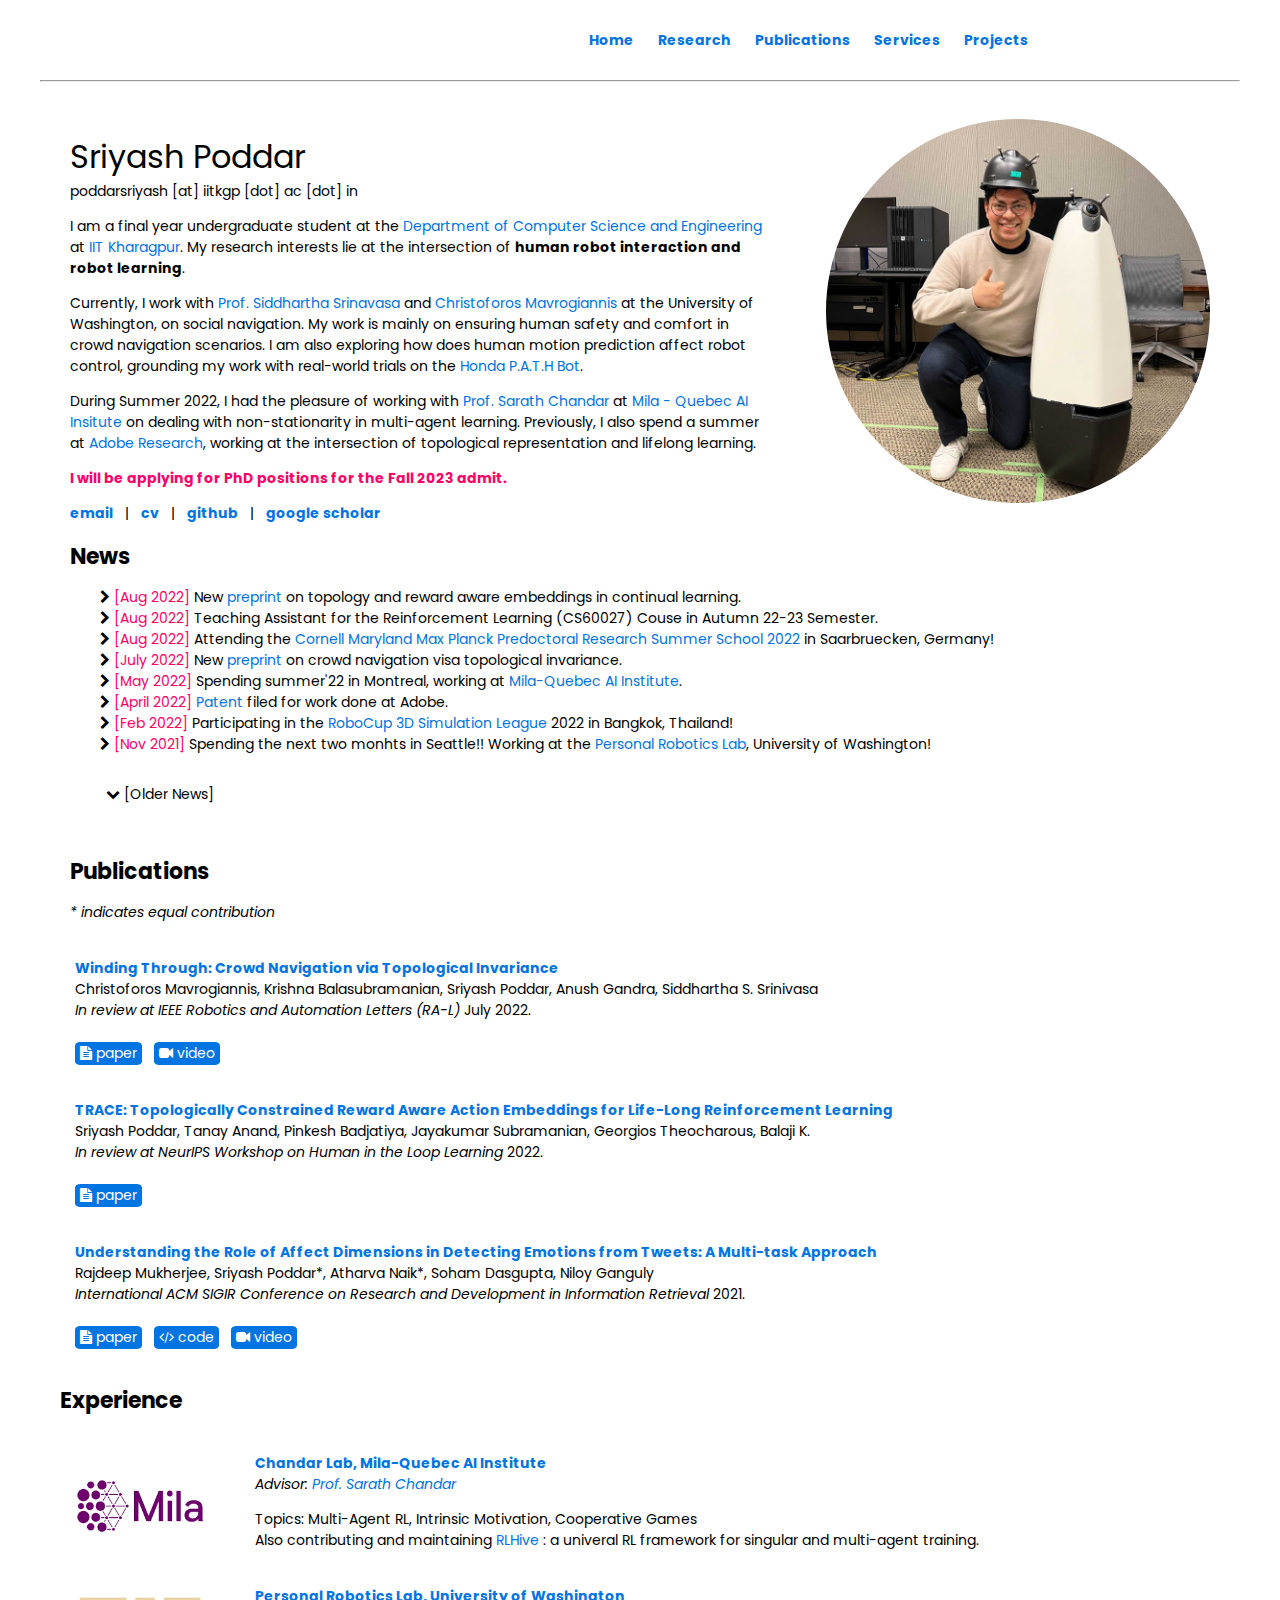
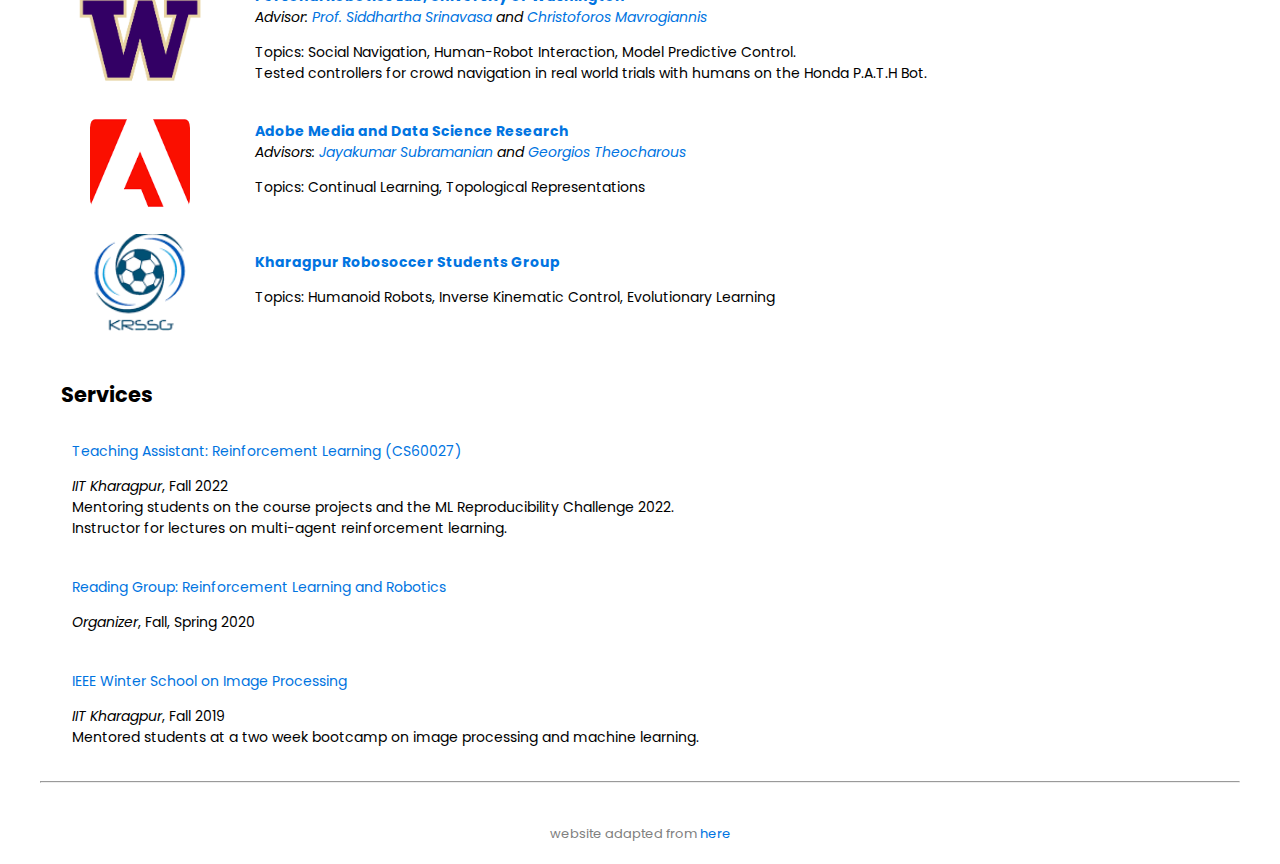
==== index.html @ 6636e3d7 "docs added" ====
<!DOCTYPE HTML>
<html lang="en"><head><meta http-equiv="Content-Type" content="text/html; charset=UTF-8">
  <title>Sriyash Poddar</title>
  
  <meta name="author" content="Sriyash Poddar">
  <meta name="viewport" content="width=device-width, initial-scale=1">
  
  <link rel="preconnect" href="https://fonts.gstatic.com">
  <link href="https://fonts.googleapis.com/css2?family=Poppins:wght@200;400;600&display=swap" rel="stylesheet">
  <link href="https://fonts.googleapis.com/css2?family=Poppins:ital,wght@1,100;1,200;1,300;1,400;1,500;1,600;1,700&display=swap" rel="stylesheet">
  <!-- <link href="https://fonts.googleapis.com/css2?family=Libre+Baskerville:ital,wght@0,400;0,700;1,400&family=Poppins:wght@200;400;600&display=swap" rel="stylesheet"> -->
  <!-- <link href="https://fonts.googleapis.com/css2?family=Lato:ital,wght@0,300;0,400;0,700;1,300;1,400;1,700&display=swap" rel="stylesheet"> -->
  <!-- <link href="https://fonts.googleapis.com/css2?family=Source+Serif+Pro:ital,wght@0,400;0,600;0,700;1,400;1,600;1,700&display=swap" rel="stylesheet"> -->

  <link rel="stylesheet" href="https://cdnjs.cloudflare.com/ajax/libs/font-awesome/4.7.0/css/font-awesome.min.css">

  <!-- <link href="https://fonts.googleapis.com/css2?family=Oxygen:wght@300;400;700&display=swap" rel="stylesheet"> -->
  <!-- <link href="https://fonts.googleapis.com/css2?family=Noto+Sans:wght@400;700&display=swap" rel="stylesheet"> -->
  <!-- <link href="https://fonts.googleapis.com/css2?family=Noto+Sans+SC:wght@300;700&display=swap" rel="stylesheet"> -->

  <link rel="stylesheet" type="text/css" href="stylesheet.css">
  <link rel="icon" href="images/favicon.ico">
</head>

<div class="header" style="width:100%;max-width:800px;border:0px;border-spacing:0px;border-collapse:separate;margin-right:auto;margin-left:auto;">
  <div class="header-right">
    <a href="index.html"><b>Home</b></a>
    <a href="#research"><b>Research</b></a>
    <a href="#publications"><b>Publications</b></a>
    <a href="#services"><b>Services</b></a>
    <a href="projects.html"><b>Projects</b></a>
    <!-- <a href="bio.html"><b>Bio</b></a> -->
  </div>
</div>

<!------------------------------------- Introduction --------------------------------------->
<body>
  <table style="width:100%;max-width:1200px;border:1px;border-spacing:0px;border-collapse:separate;margin-right:auto;margin-left:auto;"><tbody>
    <tr style="padding:0px">
      <td style="padding:0px">
        <table style="width:100%;border:0px;border-spacing:0px;border-collapse:separate;margin-right:auto;margin-left:auto;"><tbody>
          <hr>
          <tr style="padding:0px">
            <td style="padding-left:2.5%;padding-right:2.5%;padding-top:2.5%;width:63%;vertical-align:middle">
              <p style="text-align:left">
                <name>Sriyash Poddar</name>
                <br>
                poddarsriyash [at] iitkgp [dot] ac [dot] in
              </p>


              <p>
                I am a final year undergraduate student at the <a href="https://cse.iitkgp.ac.in/">Department of Computer Science and Engineering</a> at <a href="https://iitkgp.ac.in">IIT Kharagpur</a>.
                My research interests lie at the intersection of <b>human robot interaction and robot learning</b>.
              </p>
              
        
              <p>
                Currently, I work with <a href="https://goodrobot.ai/">Prof. Siddhartha Srinavasa</a> and <a href="https://chrismavrogiannis.com/">Christoforos Mavrogiannis</a> at the University of Washington, on social navigation. My work is mainly on ensuring human safety and comfort in crowd navigation scenarios. I am also exploring how does human motion prediction affect robot control, grounding my work with real-world trials on the <a href="https://global.honda/innovation/CES/2019/path_bot.html">Honda P.A.T.H Bot</a>.
                <!-- /*using model predictive control and human motion prediction*/ -->
              </p>

              <p>
                During Summer 2022, I had the pleasure of working with <a href="http://sarathchandar.in/"> Prof. Sarath Chandar</a> at <a href="https://mila.quebec/en/">Mila - Quebec AI Insitute</a> on dealing with non-stationarity in multi-agent learning.
                Previously, I also spend a summer at <a href="">Adobe Research</a>, working at the intersection of topological representation and lifelong learning.
              </p>

              <p style="display:inline;color:#ff0066;"><b>I will be applying for PhD positions for the Fall 2023 admit.</b></p>


              <p style="text-align:left">
                <a href="mailto:poddarsriyash@gmail.com"><b>email</b></a> &nbsp&nbsp|&nbsp&nbsp
                <a href="docs/sriyash_cv.pdf"><b>cv</b></a> &nbsp&nbsp|&nbsp&nbsp
                <!-- <a href="https://scholar.google.com/citations?user=LUe32ToAAAAJ&hl=en"><b>google scholar</b></a> &nbsp&nbsp|&nbsp&nbsp -->
                <a href="https://github.com/sriyash421"><b>github</b></a> &nbsp&nbsp|&nbsp&nbsp
                <a href="https://scholar.google.com/citations?user=kQVM154AAAAJ&hl=en"><b>google scholar</b></a>
              </p>
            </td>
            <td style="padding:2.5%;width:40%;max-width:40%">
              <a href="images/bww_small.jpg"><img style="width:100%;max-width:100%;border-radius:50%" alt="profile photo" src="images/bww_small.jpg" class="hoverZoomLink"></a>
            </td>
          </tr>
        </tbody>
      </table>
<!------------------------------------- Introduction --------------------------------------->

<!-- 
<table style="width:100%;border:0px;border-spacing:0px;border-collapse:separate;margin-right:auto;margin-left:auto;" id="research">
  <tbody>
    <tr>
      <td style="padding-left:2.5%;padding-bottom:20px;width:100%;vertical-align:middle">
      <heading><b>Research</b></heading>
      <p>
        I am interested in <b>human-robot interaction</b> and <b>robot learning</b> for systems that can be deployed in the real-world ensuring human safety and comfort. To this end, I explore reinforcement learning, model predicbuild and demonstrate such systems, I work on reinforcemenam interested in reinforcement learn work on real-world experiments with human subjects, collect user feedback and incorporate it to improve real-world deployment.
        Further, to complement this, I also work on algorithmic and theoretical improvements to learning algorithms, specifically in multi-agent and lifelong learning systems.
      </p>
    </td>
  </tr>
  </tbody>
</table> -->

<!------------------------------------- Introduction --------------------------------------->

<!------------------------------------- News Feed --------------------------------------->
        <table style="width:100%;border:0px;border-spacing:0px;border-collapse:separate;margin-right:auto;margin-left:auto;">
          <tbody>
            <tr>
            <td style="padding-left:2.5%;padding-bottom:20px;width:100%;vertical-align:middle">
              <heading><b>News</b></heading>
              <p>
                <ul class="fa-ul" id="news">
                  <li><i class="fa fa-chevron-right"></i> <p style="display:inline;color:#ff0066;">[Aug 2022]</p> New <a href="https://drive.google.com/file/d/1HjtfSxH1devJmNbwch-yZGzC_c5evFg9/view?usp=sharing"> preprint </a> on topology and reward aware embeddings in continual learning.  </li>
                  <li><i class="fa fa-chevron-right"></i> <p style="display:inline;color:#ff0066;">[Aug 2022]</p> Teaching Assistant for the Reinforcement Learning (CS60027) Couse in Autumn 22-23 Semester. </li>
                  <li><i class="fa fa-chevron-right"></i> <p style="display:inline;color:#ff0066;">[Aug 2022]</p> Attending the <a href="https://cmmrs.mpi-sws.org/">Cornell Maryland Max Planck Predoctoral Research Summer School 2022</a> in Saarbruecken, Germany! </li>
                  <li><i class="fa fa-chevron-right"></i> <p style="display:inline;color:#ff0066;">[July 2022]</p> New <a href="https://arxiv.org/abs/2109.05084">preprint</a> on crowd navigation visa topological invariance. </li>
                  <li><i class="fa fa-chevron-right"></i> <p style="display:inline;color:#ff0066;">[May 2022]</p> Spending summer'22 in Montreal, working at <a href="https://mila.quebec/en/">Mila-Quebec AI Institute</a>. </li>
                  <li><i class="fa fa-chevron-right"></i> <p style="display:inline;color:#ff0066;">[April 2022]</p> <a href="">Patent</a> filed for work done at Adobe. </li>
                  <li><i class="fa fa-chevron-right"></i> <p style="display:inline;color:#ff0066;">[Feb 2022]</p> Participating in the <a href="https://2022.robocup.org/">RoboCup 3D Simulation League</a> 2022 in Bangkok, Thailand! </li>
                  <li><i class="fa fa-chevron-right"></i> <p style="display:inline;color:#ff0066;">[Nov 2021]</p> Spending the next two monhts in Seattle!! Working at the <a href="https://personalrobotics.cs.washington.edu/">Personal Robotics Lab</a>, University of Washington! </li>
                </ul>

                <!-- OLDER NEWS -->
                <ul class="fa-ul">
                  <p style="color:black;">
                  <button class="button1" onclick="myFunction()"><p style="color:black;"><i class="fa fa-chevron-down" aria-hidden="true"></i> [Older News]</p></button>
                  </p>

                  <div id="old_news_button" style="display:none;">
                    <li><i class="fa fa-chevron-right"></i> <p style="display:inline;color:#ff0066;">[May 2021]</p> Spending Summers'21 working at Adobe Media and Data Science Research Lab, Noida. </li>
                  <li><i class="fa fa-chevron-right"></i> <p style="display:inline;color:#ff0066;">[April 2021]</p> Short <a href="https://arxiv.org/abs/2105.03983"></a>paper on multi-task learning accepted at SIGIR 2021 </li>
                  </div>

                    <script>
                    function myFunction() {
                      var x = document.getElementById("old_news_button");
                      if (x.style.display === "none") {
                        x.style.display = "block";
                      } else {
                        x.style.display = "none";
                      }
                    }
                    </script>
                </ul>
              </p>
            </td>
          </tr>
          </tbody>
        </table>
<!------------------------------------- News Feed --------------------------------------->

<!------------------------------------- Publications --------------------------------------->

        <table style="width:100%;border:0px;border-spacing:0px;border-collapse:separate;margin-right:auto;margin-left:auto;" id="publications">
          <tbody>
            <tr>
              <td style="padding-left:2.5%;padding-bottom:20px;width:100%;vertical-align:middle">
              <heading><b>Publications</b></heading>
              <p><i>* indicates equal contribution</i></p>
            </td>
          </tr>
          </tbody>
        </table>
      
      <table style="width:100%;border:0px;border-spacing:0px;border-collapse:separate;margin-right:auto;margin-left:auto;"><tbody>

        <!-- <td style="padding-left:35px;padding-bottom:20px;width:100%;vertical-align:left">
          <a href="#">
            <papertitle>Does Human Motion Prediction Quality Always Transfer to Robot Performance in Crowd Navigation?</papertitle>
          </a>
          <br>
          Sriyash Poddar, Christoforos Mavrogiannis, Siddhartha S. Srinivasa
          <br>
          <br>
          <em> Under preparation </em> October 2022.
          <br>
          <!-- <br> -->
          <!-- <i class="fa fa-file-text" aria-hidden="true"></i><a href="https://arxiv.org/abs/2109.14700">paper</a> -->
          <!-- <a class="button" href="https://arxiv.org/abs/2109.05084"><i class="fa fa-file-text" aria-hidden="true"></i> paper</a> -->
          <!-- &nbsp -->
          <!-- <a class="button" href="https://www.youtube.com/watch?v=o1o_Rd7MEcg&feature=youtu.be"><i class="fa fa-video-camera" aria-hidden="true"></i> video</a> -->
          <!-- <p></p>
        </td>
      </tr> -->
  
          <td style="padding-left:35px;padding-bottom:20px;width:100%;vertical-align:left">
              <a href="https://arxiv.org/abs/2109.05084">
                <papertitle>Winding Through: Crowd Navigation via Topological Invariance</papertitle>
              </a>
              <br>
              Christoforos Mavrogiannis, Krishna Balasubramanian, Sriyash Poddar, Anush Gandra, Siddhartha S. Srinivasa
              <br>
              <em> In review at IEEE Robotics and Automation Letters (RA-L) </em> July 2022.
              <br>
              <br>
              <!-- <i class="fa fa-file-text" aria-hidden="true"></i><a href="https://arxiv.org/abs/2109.14700">paper</a> -->
              <a class="button" href="https://arxiv.org/abs/2109.05084"><i class="fa fa-file-text" aria-hidden="true"></i> paper</a>
              &nbsp
              <a class="button" href="https://www.youtube.com/watch?v=o1o_Rd7MEcg&feature=youtu.be"><i class="fa fa-video-camera" aria-hidden="true"></i> video</a>
              <p></p>
            </td>
          </tr> 
      
        </tbody>
      </table>

      <table style="width:100%;border:0px;border-spacing:0px;border-collapse:separate;margin-right:auto;margin-left:auto;"><tbody> 
        <td style="padding-left:35px;padding-bottom:20px;width:100%;vertical-align:left">
            <a href="https://drive.google.com/file/d/1HjtfSxH1devJmNbwch-yZGzC_c5evFg9/view?usp=sharing">
              <papertitle>TRACE: Topologically Constrained Reward Aware Action Embeddings for Life-Long Reinforcement Learning</papertitle>
            </a>
            <br>
            Sriyash Poddar, Tanay Anand, Pinkesh Badjatiya, Jayakumar Subramanian, Georgios Theocharous, Balaji K.
            <br>
            <em> In review at NeurIPS Workshop on Human in the Loop Learning </em>  2022.
            <br>
            <br>
            <!-- <i class="fa fa-file-text" aria-hidden="true"></i><a href="https://arxiv.org/abs/2109.14700">paper</a> -->
            <a class="button" href="https://drive.google.com/file/d/1HjtfSxH1devJmNbwch-yZGzC_c5evFg9/view?usp=sharing"><i class="fa fa-file-text" aria-hidden="true"></i> paper</a>
            <p></p>
          </td>
        </tr> 
      </tbody>
    </table>

    <table style="width:100%;border:0px;border-spacing:0px;border-collapse:separate;margin-right:auto;margin-left:auto;"><tbody>

      <td style="padding-left:35px;padding-bottom:20px;width:100%;vertical-align:left">
          <a href="https://arxiv.org/abs/2105.03983">
            <papertitle>Understanding the Role of Affect Dimensions in Detecting Emotions from Tweets: A Multi-task Approach</papertitle>
          </a>
          <br>
          Rajdeep Mukherjee, Sriyash Poddar*, Atharva Naik*, Soham Dasgupta, Niloy Ganguly
          <br>
          <em>  International ACM SIGIR Conference on Research and Development in Information Retrieval </em>  2021.
          <br>
          <br>
          <!-- <i class="fa fa-file-text" aria-hidden="true"></i><a href="https://arxiv.org/abs/2109.14700">paper</a> -->
          <a class="button" href="https://arxiv.org/abs/2105.03983"><i class="fa fa-file-text" aria-hidden="true"></i> paper</a>
          &nbsp
          <a class="button" href="https://github.com/atharva-naik/VADEC/"><i class="fa fa-code" aria-hidden="true"></i> code</a>
          &nbsp
          <a class="button" href="https://files.atypon.com/acm/a419079f7fed8d5a4e1e8cf5553b7139"><i class="fa fa-video-camera" aria-hidden="true"></i> video</a>
          <p></p>
        </td>
      </tr> 
  
    </tbody>
  </table>
  
<!------------------------------------- Publications --------------------------------------->

<!------------------------------------- Experience --------------------------------------->

<table style="width:100%;border:0px;border-spacing:0px;border-collapse:separate;margin-right:auto;margin-left:auto;" id="research">
  <tbody>
    <tr>
    <td style="padding-left:20px;padding-bottom:0px;width:100%;vertical-align:middle">
      <heading><b>Experience</b></heading>
      <p></p>
    </td>
  </tr>
  </tbody>
</table>

  

<br>

  <table style="width:100%;border:0px;border-spacing:0px;border-collapse:separate;margin-right:auto;margin-left:auto;"><tbody>

    <td style="padding-left:25px;padding-bottom:20px;width:15%;vertical-align:middle"><img src="images/mila.png" style="border-radius:5%/10%;width:150px"></td>
    <td style="padding-left:35px;padding-bottom:20px;width:100%;vertical-align:left">
        <a href="https://chandar-lab.github.io/">
          <papertitle>Chandar Lab, Mila-Quebec AI Institute</papertitle>
        </a>
        <br>
        <em>Advisor: <a href="http://sarathchandar.in/">Prof. Sarath Chandar</a></em>
        <p>Topics: Multi-Agent RL, Intrinsic Motivation, Cooperative Games <br>Also contributing and maintaining <a href="https://github.com/chandar-lab/RLHive">RLHive</a> : a univeral RL framework for singular and multi-agent training.</p>
      </td>
    </tr> 

  </tbody>

  <td style="padding-left:25px;padding-bottom:20px;width:15%;vertical-align:middle"><img src="images/uw.jpg" style="border-radius:5%/10%;width:150px"></td>
    <td style="padding-left:35px;padding-bottom:20px;width:100%;vertical-align:left">
        <a href="https://personalrobotics.cs.washington.edu/">
          <papertitle>Personal Robotics Lab, University of Washington</papertitle>
        </a>
        <br>
        <em>Advisor: <a href="https://goodrobot.ai/">Prof. Siddhartha Srinavasa</a> and <a href="https://chrismavrogiannis.com/">Christoforos Mavrogiannis</a></em>
        <p>Topics: Social Navigation, Human-Robot Interaction, Model Predictive Control. <br> Tested controllers for crowd navigation in real world trials with humans on the Honda P.A.T.H Bot. 
          <!-- <br> Ran real-world experimental trials on the Honda PathBot</p> -->
      </td>
    </tr> 

  </tbody>

  <td style="padding-left:50px;padding-bottom:20px;width:15%;vertical-align:middle"><img src="images/adobe.png" style="border-radius:5%/10%;width:100px"></td>
    <td style="padding-left:35px;padding-bottom:20px;width:100%;vertical-align:left">
        <a href="https://research.adobe.com/">
          <papertitle>Adobe Media and Data Science Research</papertitle>
        </a>
        <br>
        <em>Advisors: <a href="">Jayakumar Subramanian</a> and <a href="">Georgios Theocharous</a></em>
        <p>Topics: Continual Learning, Topological Representations <br> </p>
      </td>
    </tr> 

  </tbody>

  <td style="padding-left:50px;padding-bottom:20px;width:15%;vertical-align:middle"><img src="images/krssg.png" style="border-radius:5%/10%;width:100px"></td>
    <td style="padding-left:35px;padding-bottom:20px;width:100%;vertical-align:left">
        <a href="https://drive.google.com/file/d/1bObJFGFuekIdSEDZnEqDUpTp3H7yQEo0/view">
          <papertitle>Kharagpur Robosoccer Students Group</papertitle>
        </a>
        <br>
        <p>Topics: Humanoid Robots, Inverse Kinematic Control, Evolutionary Learning</p>
      </td>
    </tr> 

  </tbody>
</table>



<!------------------------------------- Experience --------------------------------------->

<!------------------------------------- Services --------------------------------------->

      <table width="100%" align="center" border="0" cellspacing="0" style="padding-left: 20px;padding-bottom: 0px;" id="services">
        <tbody>
        <tr>
          <td>
            <h2>Services</h2>
          </td>
        </tr>
      </tbody>
      </table>
    
      <table width="100%" align="center" border="0" cellpadding="10" style="padding-left: 20px;padding-bottom: 0px;"><tbody>
        <tr>
          <!-- <td style="padding-left:20px;width:15%;vertical-align:middle"><img src="images/rss2021.png" style="border-radius:15%;"></td> -->
          <td width="75%" valign="center">
            <a href="http://cse.iitkgp.ac.in/~aritrah/course/theory/RL/Autumn2022/">Teaching Assistant: Reinforcement Learning (CS60027)</a>
            <p></p><em>IIT Kharagpur</em>, Fall 2022 <br>Mentoring students on the course projects and the ML Reproducibility Challenge 2022. </br> Instructor for lectures on multi-agent reinforcement learning.</p>
            <p></p>
          </td>
        </tr>
      
        <table width="100%" align="center" border="0" cellpadding="10" style="padding-left: 20px;padding-bottom: 0px;"><tbody>
          <tr>
            <!-- <td style="padding-left:20px;width:15%;vertical-align:middle"><img src="images/rss2021.png" style="border-radius:15%;"></td> -->
            <td width="75%" valign="center">
              <a href="#">Reading Group: Reinforcement Learning and Robotics</a>
              <p><em>Organizer</em>, Fall, Spring 2020</p>
            </td>
          </tr>
        
          <table width="100%" align="center" border="0" cellpadding="10" style="padding-left: 20px;padding-bottom: 0px;"><tbody>
            <tr>
              <!-- <td style="padding-left:20px;width:15%;vertical-align:middle"><img src="images/rss2021.png" style="border-radius:15%;"></td> -->
              <td width="75%" valign="center">
                <a href="#">IEEE Winter School on Image Processing</a>
                <p><em>IIT Kharagpur</em>, Fall 2019 </br> Mentored students at a two week bootcamp on image processing and machine learning. </p>
              </td>
            </tr>

    </table>

    <hr>
    <table width="100%" align="center" border="0" cellspacing="0" cellpadding="0" style="padding-top:0px;">
      <tbody>
        <tr>
        <td>
        <br>
        <p align="center" style="font-size:small;color:grey;">
          website adapted from <a href="https://people.eecs.berkeley.edu/~abajcsy/index.html" style="font-size:small;">here</a>
          </font>
        </p>
        </td>
        </tr>
      </tbody>
    </table>
</body>

</html>
---- stylesheet.css ----
/* latin-ext */
/*@font-face {
  font-family: 'Lato';
  font-style: italic;
  font-weight: 400;
  src: local('Lato Italic'), local('Lato-Italic'), url(https://fonts.gstatic.com/s/lato/v15/S6u8w4BMUTPHjxsAUi-qNiXg7eU0.woff2) format('woff2');
  unicode-range: U+0100-024F, U+0259, U+1E00-1EFF, U+2020, U+20A0-20AB, U+20AD-20CF, U+2113, U+2C60-2C7F, U+A720-A7FF;
}*/
/* latin */
/*@font-face {
  font-family: 'Lato';
  font-style: italic;
  font-weight: 400;
  src: local('Lato Italic'), local('Lato-Italic'), url(https://fonts.gstatic.com/s/lato/v15/S6u8w4BMUTPHjxsAXC-qNiXg7Q.woff2) format('woff2');
  unicode-range: U+0000-00FF, U+0131, U+0152-0153, U+02BB-02BC, U+02C6, U+02DA, U+02DC, U+2000-206F, U+2074, U+20AC, U+2122, U+2191, U+2193, U+2212, U+2215, U+FEFF, U+FFFD;
}*/
/* latin-ext */
/*@font-face {
  font-family: 'Lato';
  font-style: italic;
  font-weight: 700;
  src: local('Lato Bold Italic'), local('Lato-BoldItalic'), url(https://fonts.gstatic.com/s/lato/v15/S6u_w4BMUTPHjxsI5wq_FQftx9897sxZ.woff2) format('woff2');
  unicode-range: U+0100-024F, U+0259, U+1E00-1EFF, U+2020, U+20A0-20AB, U+20AD-20CF, U+2113, U+2C60-2C7F, U+A720-A7FF;
}*/
/* latin */
/*@font-face {
  font-family: 'Lato';
  font-style: italic;
  font-weight: 700;
  src: local('Lato Bold Italic'), local('Lato-BoldItalic'), url(https://fonts.gstatic.com/s/lato/v15/S6u_w4BMUTPHjxsI5wq_Gwftx9897g.woff2) format('woff2');
  unicode-range: U+0000-00FF, U+0131, U+0152-0153, U+02BB-02BC, U+02C6, U+02DA, U+02DC, U+2000-206F, U+2074, U+20AC, U+2122, U+2191, U+2193, U+2212, U+2215, U+FEFF, U+FFFD;
}*/
/* latin-ext */
/*@font-face {
  font-family: 'Lato';
  font-style: normal;
  font-weight: 400;
  src: local('Lato Regular'), local('Lato-Regular'), url(https://fonts.gstatic.com/s/lato/v15/S6uyw4BMUTPHjxAwXiWtFCfQ7A.woff2) format('woff2');
  unicode-range: U+0100-024F, U+0259, U+1E00-1EFF, U+2020, U+20A0-20AB, U+20AD-20CF, U+2113, U+2C60-2C7F, U+A720-A7FF;
}*/
/* latin */
/*@font-face {
  font-family: 'Lato';
  font-style: normal;
  font-weight: 400;
  src: local('Lato Regular'), local('Lato-Regular'), url(https://fonts.gstatic.com/s/lato/v15/S6uyw4BMUTPHjx4wXiWtFCc.woff2) format('woff2');
  unicode-range: U+0000-00FF, U+0131, U+0152-0153, U+02BB-02BC, U+02C6, U+02DA, U+02DC, U+2000-206F, U+2074, U+20AC, U+2122, U+2191, U+2193, U+2212, U+2215, U+FEFF, U+FFFD;
}*/
/* latin-ext */
/*@font-face {
  font-family: 'Lato';
  font-style: normal;
  font-weight: 700;
  src: local('Lato Bold'), local('Lato-Bold'), url(https://fonts.gstatic.com/s/lato/v15/S6u9w4BMUTPHh6UVSwaPGQ3q5d0N7w.woff2) format('woff2');
  unicode-range: U+0100-024F, U+0259, U+1E00-1EFF, U+2020, U+20A0-20AB, U+20AD-20CF, U+2113, U+2C60-2C7F, U+A720-A7FF;
}*/
/* latin */
/*@font-face {
  font-family: 'Lato';
  font-style: normal;
  font-weight: 700;
  src: local('Lato Bold'), local('Lato-Bold'), url(https://fonts.gstatic.com/s/lato/v15/S6u9w4BMUTPHh6UVSwiPGQ3q5d0.woff2) format('woff2');
  unicode-range: U+0000-00FF, U+0131, U+0152-0153, U+02BB-02BC, U+02C6, U+02DA, U+02DC, U+2000-206F, U+2074, U+20AC, U+2122, U+2191, U+2193, U+2212, U+2215, U+FEFF, U+FFFD;
}*/

a {
  color: #0074E1; /*#14A098;*/ /*#0074E1;*/
  text-decoration: none;
}

a:focus,
a:hover {
  color: #ff0066;
  text-decoration: none;
}

body,
td,
th,
tr,
p,
a {
  /*font-family: 'Libre Baskerville', serif;*/
  font-family: 'Poppins', sans-serif; 
  /*font-family: 'Source Serif Pro', serif;*/
  font-size: 14px;
  line-height: 1.5;
}

strong {
  /*font-family: 'Libre Baskerville', serif;*/
  font-family: 'Poppins', sans-serif;
  /*font-family: 'Source Serif Pro', serif;*/
  font-size: 14px;
}

heading {
  /*font-family: 'Libre Baskerville', serif;*/
  font-family: 'Poppins', sans-serif; 
  /*font-family: 'Source Serif Pro', serif;*/
  font-size: 22px;
}

papertitle {
  /*font-family: 'Libre Baskerville', serif;*/
  font-family: 'Poppins', sans-serif; 
  /*font-family: 'Source Serif Pro', serif;*/
  font-size: 14px;
  font-weight: 700
}

name {
  /*font-family: 'Libre Baskerville', serif;*/
  font-family: 'Poppins', sans-serif; 
  /*font-family: 'Source Serif Pro', serif;*/
  font-size: 32px;
}

.one {
  width: 160px;
  height: 160px;
  position: relative;
}

.two {
  width: 160px;
  height: 160px;
  position: absolute;
  transition: opacity .2s ease-in-out;
  -moz-transition: opacity .2s ease-in-out;
  -webkit-transition: opacity .2s ease-in-out;
}

.fade {
  transition: opacity .2s ease-in-out;
  -moz-transition: opacity .2s ease-in-out;
  -webkit-transition: opacity .2s ease-in-out;
}

span.highlight {
  background-color: #ffffd0;
}

.header {
  overflow: hidden;
  background-color: white;
  padding: 10px 10px;
}

/* Style the header links */
.header a {
  float: left;
  color: #0074E1;
  text-align: center;
  padding: 12px;
  text-decoration: none;
  font-size: 14px;
  /*line-height: 25px;*/
  border-radius: 4px;
}

/* Style the logo link (notice that we set the same value of line-height and font-size to prevent the header to increase when the font gets bigger */
.header a.logo {
  font-size: 25px;
  font-weight: bold;
}

/* Change the background color on mouse-over */
.header a:hover {
  background-color: white;
  color: #ff0066;
}

/* Style the active/current link*/
/*.header a.active {
  background-color: white;
  color: #0074E1;
}*/

/* Float the link section to the right */
.header-right {
  float: right;
}


a.button {
    -webkit-appearance: button;
    -moz-appearance: button;
    appearance: button;

    text-decoration: none;
    border: none;
    background-color: #0074E1;
    color: white;
    text-align: center;
    text-decoration: none;
    display: inline-block;
    cursor: pointer;
    font-family:'Poppins',sans-serif;
    /*border-padding:10px;*/
    padding-left: 5px;
    padding-right: 5px;
    padding-top:1px;
    padding-bottom:1px;
    border-radius: 8%/16%;
    margin:0.3e, 0.3em 0.3em 0.3em;
}

button.button1{
  background-color:#FFFFFF;
  border:none;
  color: #0074E1;
  text-decoration:none;
  font-family:'Poppins',sans-serif;
  /*padding-left:2px;*/
  /*padding-left:0.2em 0.35em;*/
  margin:0 0.3em 0.3em 0;
}
button.button1:hover{
  color:#ff0066;
  /*background-color:#0074E1;  */
  /*padding:0.2em 0.35em;*/
  margin:0 0.3em 0.3em 0;
  border-radius:0.5em;
  cursor: pointer; 
}

/* Add media queries for responsiveness - when the screen is 500px wide or less, stack the links on top of each other */
@media screen and (max-width: 500px) {
  .header a {
    float: none;
    display: block;
    text-align: left;
  }
  .header-right {
    float: none;
  }
}
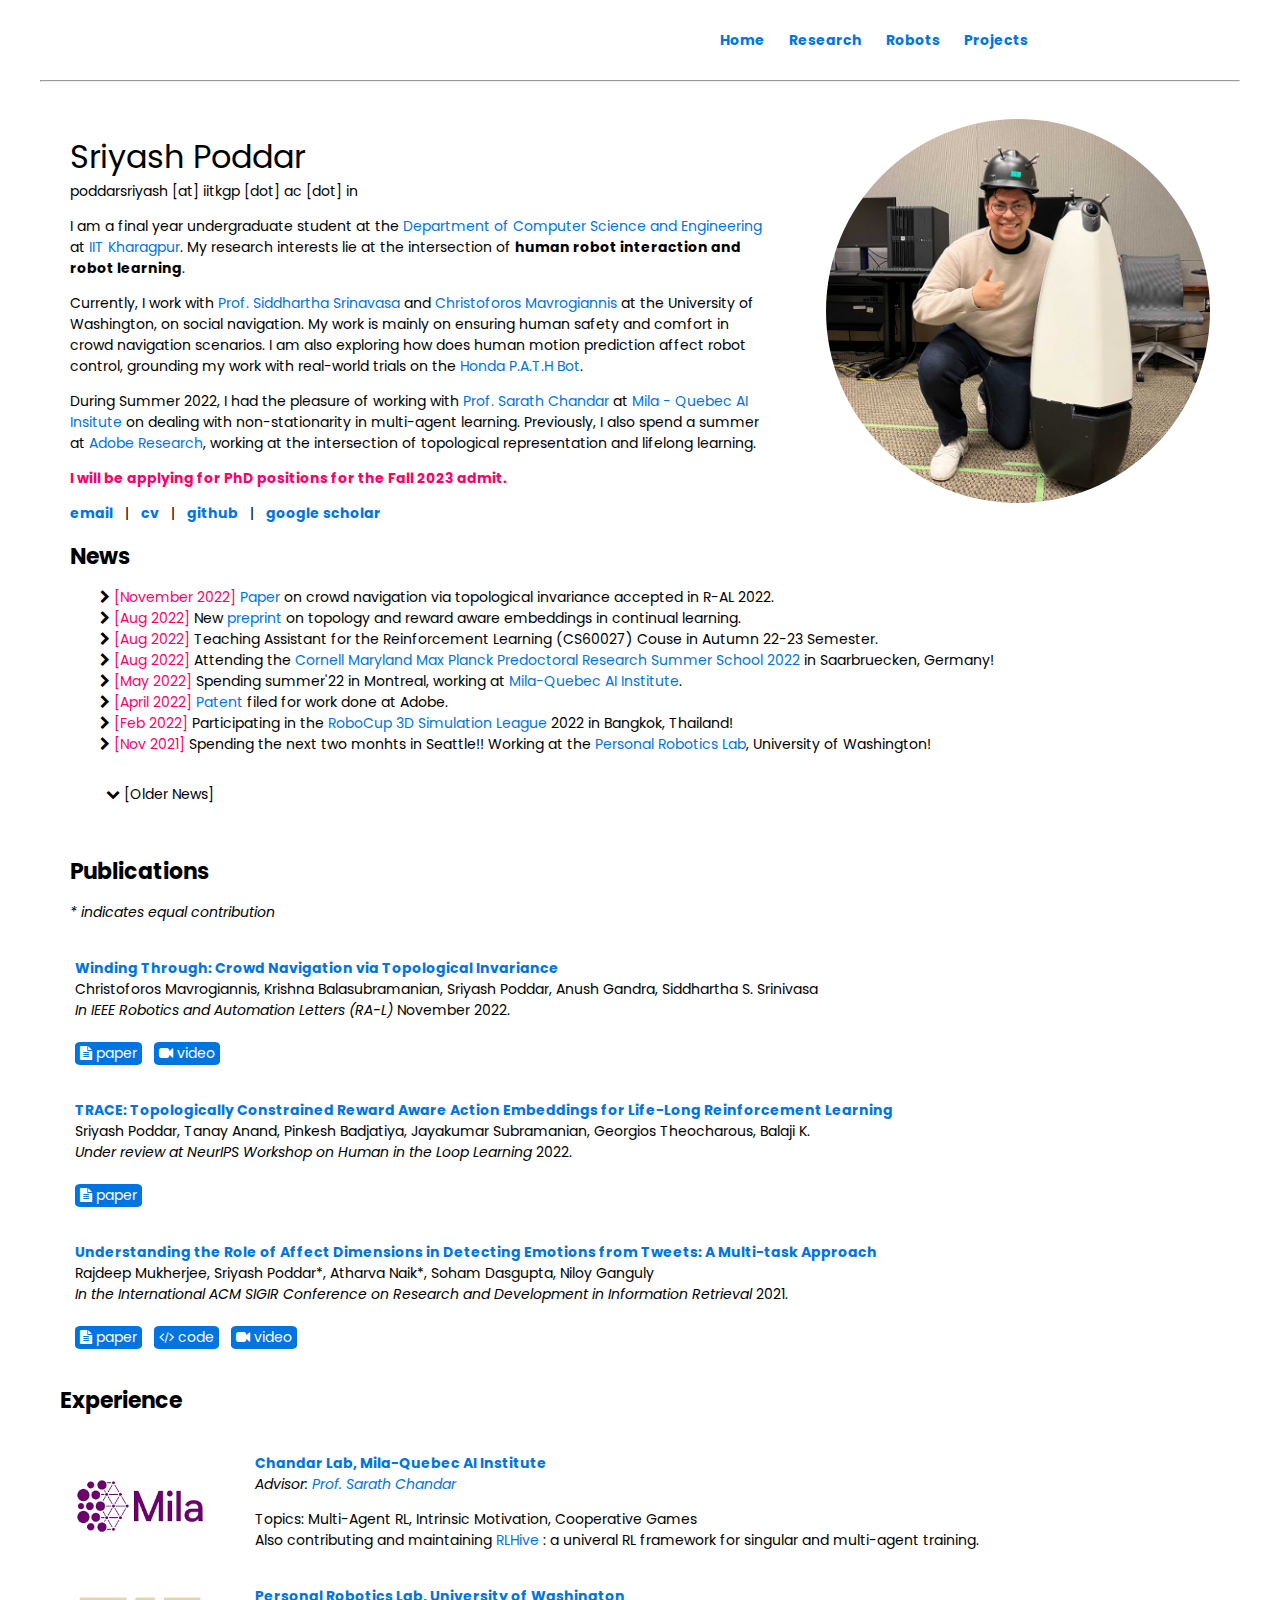
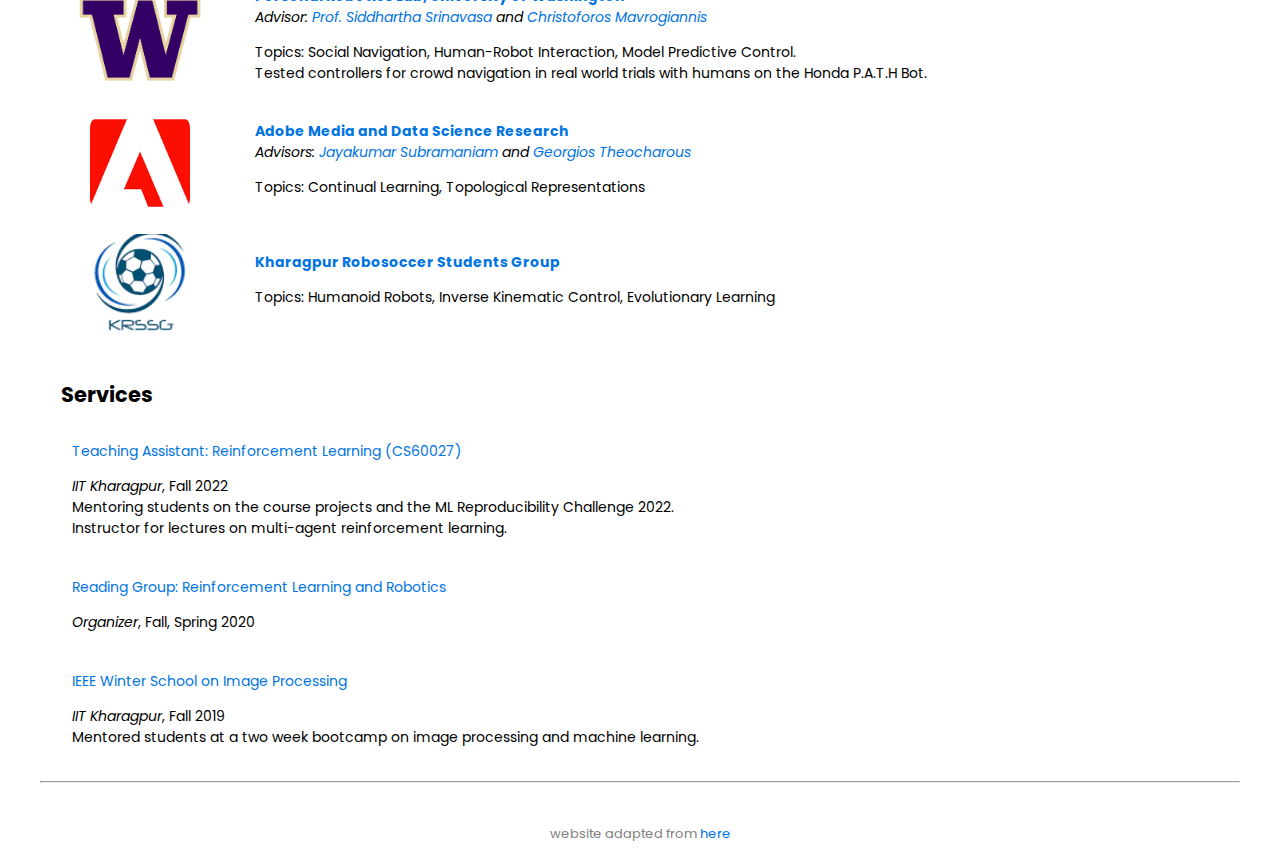
==== commit bf566797: "updated paper" ====
--- a/index.html
+++ b/index.html
@@ -25,10 +25,9 @@
 <div class="header" style="width:100%;max-width:800px;border:0px;border-spacing:0px;border-collapse:separate;margin-right:auto;margin-left:auto;">
   <div class="header-right">
     <a href="index.html"><b>Home</b></a>
-    <a href="#research"><b>Research</b></a>
-    <a href="#publications"><b>Publications</b></a>
-    <a href="#services"><b>Services</b></a>
-    <a href="projects.html"><b>Projects</b></a>
+    <a href="index.html#publications"><b>Research</b></a>
+    <a href="projects.html#robots"><b>Robots</b></a>
+    <a href="projects.html#projects"><b>Projects</b></a>
     <!-- <a href="bio.html"><b>Bio</b></a> -->
   </div>
 </div>
@@ -109,12 +108,12 @@
               <heading><b>News</b></heading>
               <p>
                 <ul class="fa-ul" id="news">
+                  <li><i class="fa fa-chevron-right"></i> <p style="display:inline;color:#ff0066;">[November 2022]</p> <a href="https://arxiv.org/abs/2109.05084">Paper</a> on crowd navigation via topological invariance accepted in R-AL 2022. </li>
                   <li><i class="fa fa-chevron-right"></i> <p style="display:inline;color:#ff0066;">[Aug 2022]</p> New <a href="https://drive.google.com/file/d/1HjtfSxH1devJmNbwch-yZGzC_c5evFg9/view?usp=sharing"> preprint </a> on topology and reward aware embeddings in continual learning.  </li>
                   <li><i class="fa fa-chevron-right"></i> <p style="display:inline;color:#ff0066;">[Aug 2022]</p> Teaching Assistant for the Reinforcement Learning (CS60027) Couse in Autumn 22-23 Semester. </li>
                   <li><i class="fa fa-chevron-right"></i> <p style="display:inline;color:#ff0066;">[Aug 2022]</p> Attending the <a href="https://cmmrs.mpi-sws.org/">Cornell Maryland Max Planck Predoctoral Research Summer School 2022</a> in Saarbruecken, Germany! </li>
-                  <li><i class="fa fa-chevron-right"></i> <p style="display:inline;color:#ff0066;">[July 2022]</p> New <a href="https://arxiv.org/abs/2109.05084">preprint</a> on crowd navigation visa topological invariance. </li>
                   <li><i class="fa fa-chevron-right"></i> <p style="display:inline;color:#ff0066;">[May 2022]</p> Spending summer'22 in Montreal, working at <a href="https://mila.quebec/en/">Mila-Quebec AI Institute</a>. </li>
-                  <li><i class="fa fa-chevron-right"></i> <p style="display:inline;color:#ff0066;">[April 2022]</p> <a href="">Patent</a> filed for work done at Adobe. </li>
+                  <li><i class="fa fa-chevron-right"></i> <p style="display:inline;color:#ff0066;">[April 2022]</p> <a href="https://drive.google.com/file/d/1HjtfSxH1devJmNbwch-yZGzC_c5evFg9/view?usp=sharing">Patent</a> filed for work done at Adobe. </li>
                   <li><i class="fa fa-chevron-right"></i> <p style="display:inline;color:#ff0066;">[Feb 2022]</p> Participating in the <a href="https://2022.robocup.org/">RoboCup 3D Simulation League</a> 2022 in Bangkok, Thailand! </li>
                   <li><i class="fa fa-chevron-right"></i> <p style="display:inline;color:#ff0066;">[Nov 2021]</p> Spending the next two monhts in Seattle!! Working at the <a href="https://personalrobotics.cs.washington.edu/">Personal Robotics Lab</a>, University of Washington! </li>
                 </ul>
@@ -189,7 +188,7 @@
               <br>
               Christoforos Mavrogiannis, Krishna Balasubramanian, Sriyash Poddar, Anush Gandra, Siddhartha S. Srinivasa
               <br>
-              <em> In review at IEEE Robotics and Automation Letters (RA-L) </em> July 2022.
+              <em> In IEEE Robotics and Automation Letters (RA-L) </em> November 2022.
               <br>
               <br>
               <!-- <i class="fa fa-file-text" aria-hidden="true"></i><a href="https://arxiv.org/abs/2109.14700">paper</a> -->
@@ -211,7 +210,7 @@
             <br>
             Sriyash Poddar, Tanay Anand, Pinkesh Badjatiya, Jayakumar Subramanian, Georgios Theocharous, Balaji K.
             <br>
-            <em> In review at NeurIPS Workshop on Human in the Loop Learning </em>  2022.
+            <em> Under review at NeurIPS Workshop on Human in the Loop Learning </em>  2022.
             <br>
             <br>
             <!-- <i class="fa fa-file-text" aria-hidden="true"></i><a href="https://arxiv.org/abs/2109.14700">paper</a> -->
@@ -231,7 +230,7 @@
           <br>
           Rajdeep Mukherjee, Sriyash Poddar*, Atharva Naik*, Soham Dasgupta, Niloy Ganguly
           <br>
-          <em>  International ACM SIGIR Conference on Research and Development in Information Retrieval </em>  2021.
+          <em> In the International ACM SIGIR Conference on Research and Development in Information Retrieval </em>  2021.
           <br>
           <br>
           <!-- <i class="fa fa-file-text" aria-hidden="true"></i><a href="https://arxiv.org/abs/2109.14700">paper</a> -->
@@ -301,7 +300,7 @@
           <papertitle>Adobe Media and Data Science Research</papertitle>
         </a>
         <br>
-        <em>Advisors: <a href="">Jayakumar Subramanian</a> and <a href="">Georgios Theocharous</a></em>
+        <em>Advisors: <a href="">Jayakumar Subramaniam</a> and <a href="">Georgios Theocharous</a></em>
         <p>Topics: Continual Learning, Topological Representations <br> </p>
       </td>
     </tr> 
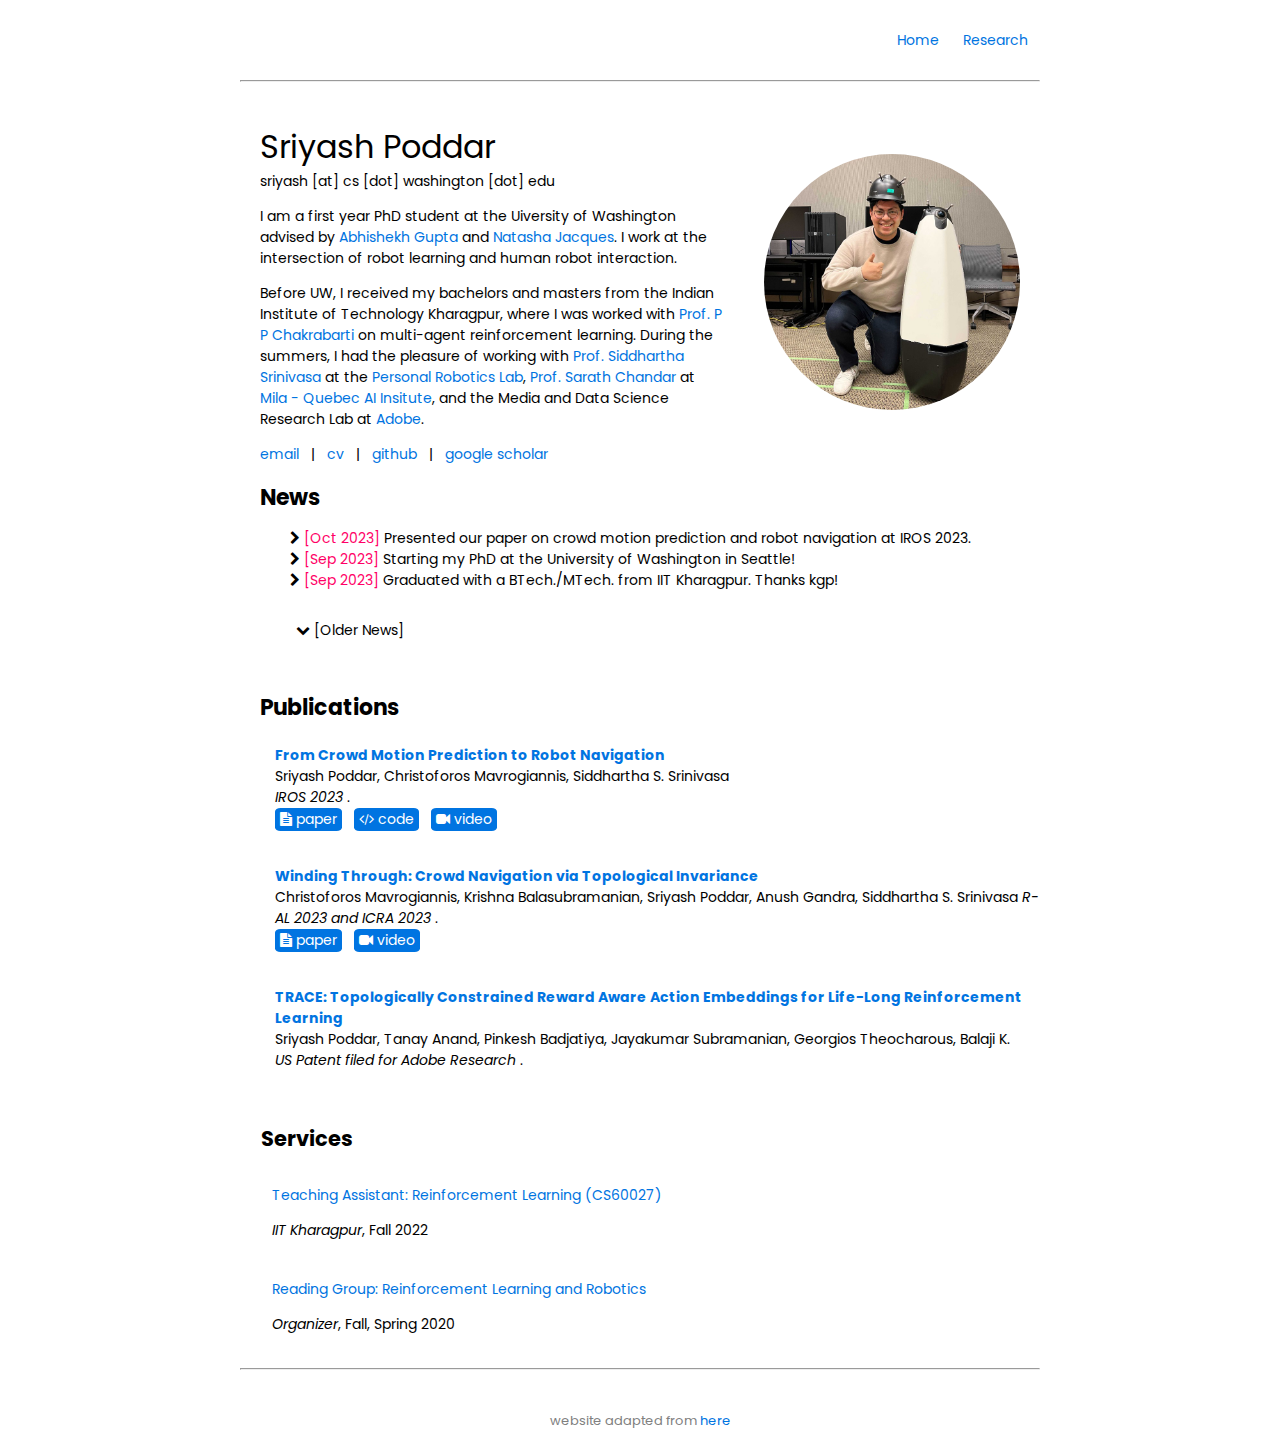
==== commit bfef23a8: "update oct 23" ====
--- a/index.html
+++ b/index.html
@@ -24,17 +24,17 @@
 
 <div class="header" style="width:100%;max-width:800px;border:0px;border-spacing:0px;border-collapse:separate;margin-right:auto;margin-left:auto;">
   <div class="header-right">
-    <a href="index.html"><b>Home</b></a>
-    <a href="index.html#publications"><b>Research</b></a>
-    <a href="projects.html#robots"><b>Robots</b></a>
-    <a href="projects.html#projects"><b>Projects</b></a>
+    <a href="index.html">Home</a>
+    <a href="index.html#publications">Research</a>
+    <!-- <a href="projects.html#robots">Robots</a> -->
+    <!-- <a href="projects.html#projects">Projects</a> -->
     <!-- <a href="bio.html"><b>Bio</b></a> -->
   </div>
 </div>
 
 <!------------------------------------- Introduction --------------------------------------->
 <body>
-  <table style="width:100%;max-width:1200px;border:1px;border-spacing:0px;border-collapse:separate;margin-right:auto;margin-left:auto;"><tbody>
+  <table style="width:100%;max-width:800px;border:1px;border-spacing:0px;border-collapse:separate;margin-right:auto;margin-left:auto;"><tbody>
     <tr style="padding:0px">
       <td style="padding:0px">
         <table style="width:100%;border:0px;border-spacing:0px;border-collapse:separate;margin-right:auto;margin-left:auto;"><tbody>
@@ -44,35 +44,29 @@
               <p style="text-align:left">
                 <name>Sriyash Poddar</name>
                 <br>
-                poddarsriyash [at] iitkgp [dot] ac [dot] in
+                sriyash [at] cs [dot] washington [dot] edu
               </p>
 
 
               <p>
-                I am a final year undergraduate student at the <a href="https://cse.iitkgp.ac.in/">Department of Computer Science and Engineering</a> at <a href="https://iitkgp.ac.in">IIT Kharagpur</a>.
-                My research interests lie at the intersection of <b>human robot interaction and robot learning</b>.
+                I am a first year PhD student at the Uiversity of Washington advised by  <a href="https://homes.cs.washington.edu/~abhgupta/">Abhishekh Gupta</a> and <a href="https://natashajaques.ai/">Natasha Jacques</a>.
+                I work at the intersection of robot learning and human robot interaction.
               </p>
               
         
               <p>
-                Currently, I work with <a href="https://goodrobot.ai/">Prof. Siddhartha Srinavasa</a> and <a href="https://chrismavrogiannis.com/">Christoforos Mavrogiannis</a> at the University of Washington, on social navigation. My work is mainly on ensuring human safety and comfort in crowd navigation scenarios. I am also exploring how does human motion prediction affect robot control, grounding my work with real-world trials on the <a href="https://global.honda/innovation/CES/2019/path_bot.html">Honda P.A.T.H Bot</a>.
-                <!-- /*using model predictive control and human motion prediction*/ -->
-              </p>
-
-              <p>
-                During Summer 2022, I had the pleasure of working with <a href="http://sarathchandar.in/"> Prof. Sarath Chandar</a> at <a href="https://mila.quebec/en/">Mila - Quebec AI Insitute</a> on dealing with non-stationarity in multi-agent learning.
-                Previously, I also spend a summer at <a href="">Adobe Research</a>, working at the intersection of topological representation and lifelong learning.
-              </p>
-
-              <p style="display:inline;color:#ff0066;"><b>I will be applying for PhD positions for the Fall 2023 admit.</b></p>
-
+                Before UW, I received my bachelors and masters from the Indian Institute of Technology Kharagpur, where I was worked with <a href="">Prof. P P Chakrabarti</a> on multi-agent reinforcement learning.
+                During the summers, I had the pleasure of working with <a href="google.com">Prof. Siddhartha Srinivasa</a> at the <a href="https://personalrobotics.cs.washington.edu/">Personal Robotics Lab</a>, 
+                <a href="http://sarathchandar.in/"> Prof. Sarath Chandar</a> at <a href="https://mila.quebec/en/">Mila - Quebec AI Insitute</a>, and the Media and Data Science Research Lab at <a href="https://research.adobe.com/">Adobe</a>.
+                
+              </p>
 
               <p style="text-align:left">
-                <a href="mailto:poddarsriyash@gmail.com"><b>email</b></a> &nbsp&nbsp|&nbsp&nbsp
-                <a href="docs/sriyash_cv.pdf"><b>cv</b></a> &nbsp&nbsp|&nbsp&nbsp
-                <!-- <a href="https://scholar.google.com/citations?user=LUe32ToAAAAJ&hl=en"><b>google scholar</b></a> &nbsp&nbsp|&nbsp&nbsp -->
-                <a href="https://github.com/sriyash421"><b>github</b></a> &nbsp&nbsp|&nbsp&nbsp
-                <a href="https://scholar.google.com/citations?user=kQVM154AAAAJ&hl=en"><b>google scholar</b></a>
+                <a href="mailto:sriyash@cs.washington.edu">email</a> &nbsp&nbsp|&nbsp&nbsp
+                <a href="docs/sriyash_cv.pdf">cv</a> &nbsp&nbsp|&nbsp&nbsp
+                <!-- <a href="https://scholar.google.com/citations?user=LUe32ToAAAAJ&hl=en">google scholar</a> &nbsp&nbsp|&nbsp&nbsp -->
+                <a href="https://github.com/sriyash421">github</a> &nbsp&nbsp|&nbsp&nbsp
+                <a href="https://scholar.google.com/citations?user=kQVM154AAAAJ&hl=en">google scholar</a>
               </p>
             </td>
             <td style="padding:2.5%;width:40%;max-width:40%">
@@ -108,7 +102,19 @@
               <heading><b>News</b></heading>
               <p>
                 <ul class="fa-ul" id="news">
-                  <li><i class="fa fa-chevron-right"></i> <p style="display:inline;color:#ff0066;">[November 2022]</p> <a href="https://arxiv.org/abs/2109.05084">Paper</a> on crowd navigation via topological invariance accepted in R-AL 2022. </li>
+                  <li><i class="fa fa-chevron-right"></i> <p style="display:inline;color:#ff0066;">[Oct 2023]</p> Presented our paper on crowd motion prediction and robot navigation at IROS 2023.</li>
+                  <li><i class="fa fa-chevron-right"></i> <p style="display:inline;color:#ff0066;">[Sep 2023]</p> Starting my PhD at the University of Washington in Seattle!</li>
+                  <li><i class="fa fa-chevron-right"></i> <p style="display:inline;color:#ff0066;">[Sep 2023]</p> Graduated with a BTech./MTech. from IIT Kharagpur. Thanks kgp! </li>
+                </ul>
+
+                <!-- OLDER NEWS -->
+                <ul class="fa-ul">
+                  <p style="color:black;">
+                  <button class="button1" onclick="myFunction()"><p style="color:black;"><i class="fa fa-chevron-down" aria-hidden="true"></i> [Older News]</p></button>
+                  </p>
+
+                  <div id="old_news_button" style="display:none;">
+                    <li><i class="fa fa-chevron-right"></i> <p style="display:inline;color:#ff0066;">[Nov 2022]</p> <a href="https://arxiv.org/abs/2109.05084">Paper</a> on crowd navigation via topological invariance accepted in R-AL 2022. </li>
                   <li><i class="fa fa-chevron-right"></i> <p style="display:inline;color:#ff0066;">[Aug 2022]</p> New <a href="https://drive.google.com/file/d/1HjtfSxH1devJmNbwch-yZGzC_c5evFg9/view?usp=sharing"> preprint </a> on topology and reward aware embeddings in continual learning.  </li>
                   <li><i class="fa fa-chevron-right"></i> <p style="display:inline;color:#ff0066;">[Aug 2022]</p> Teaching Assistant for the Reinforcement Learning (CS60027) Couse in Autumn 22-23 Semester. </li>
                   <li><i class="fa fa-chevron-right"></i> <p style="display:inline;color:#ff0066;">[Aug 2022]</p> Attending the <a href="https://cmmrs.mpi-sws.org/">Cornell Maryland Max Planck Predoctoral Research Summer School 2022</a> in Saarbruecken, Germany! </li>
@@ -116,15 +122,6 @@
                   <li><i class="fa fa-chevron-right"></i> <p style="display:inline;color:#ff0066;">[April 2022]</p> <a href="https://drive.google.com/file/d/1HjtfSxH1devJmNbwch-yZGzC_c5evFg9/view?usp=sharing">Patent</a> filed for work done at Adobe. </li>
                   <li><i class="fa fa-chevron-right"></i> <p style="display:inline;color:#ff0066;">[Feb 2022]</p> Participating in the <a href="https://2022.robocup.org/">RoboCup 3D Simulation League</a> 2022 in Bangkok, Thailand! </li>
                   <li><i class="fa fa-chevron-right"></i> <p style="display:inline;color:#ff0066;">[Nov 2021]</p> Spending the next two monhts in Seattle!! Working at the <a href="https://personalrobotics.cs.washington.edu/">Personal Robotics Lab</a>, University of Washington! </li>
-                </ul>
-
-                <!-- OLDER NEWS -->
-                <ul class="fa-ul">
-                  <p style="color:black;">
-                  <button class="button1" onclick="myFunction()"><p style="color:black;"><i class="fa fa-chevron-down" aria-hidden="true"></i> [Older News]</p></button>
-                  </p>
-
-                  <div id="old_news_button" style="display:none;">
                     <li><i class="fa fa-chevron-right"></i> <p style="display:inline;color:#ff0066;">[May 2021]</p> Spending Summers'21 working at Adobe Media and Data Science Research Lab, Noida. </li>
                   <li><i class="fa fa-chevron-right"></i> <p style="display:inline;color:#ff0066;">[April 2021]</p> Short <a href="https://arxiv.org/abs/2105.03983"></a>paper on multi-task learning accepted at SIGIR 2021 </li>
                   </div>
@@ -135,7 +132,7 @@
                       if (x.style.display === "none") {
                         x.style.display = "block";
                       } else {
-                        x.style.display = "none";
+                        x.style.display = "show";
                       }
                     }
                     </script>
@@ -154,7 +151,7 @@
             <tr>
               <td style="padding-left:2.5%;padding-bottom:20px;width:100%;vertical-align:middle">
               <heading><b>Publications</b></heading>
-              <p><i>* indicates equal contribution</i></p>
+              <!-- <p><i>* indicates equal contribution</i></p> -->
             </td>
           </tr>
           </tbody>
@@ -162,24 +159,25 @@
       
       <table style="width:100%;border:0px;border-spacing:0px;border-collapse:separate;margin-right:auto;margin-left:auto;"><tbody>
 
-        <!-- <td style="padding-left:35px;padding-bottom:20px;width:100%;vertical-align:left">
+        <td style="padding-left:35px;padding-bottom:20px;width:100%;vertical-align:left">
           <a href="#">
-            <papertitle>Does Human Motion Prediction Quality Always Transfer to Robot Performance in Crowd Navigation?</papertitle>
+            <papertitle>From Crowd Motion Prediction to Robot Navigation</papertitle>
           </a>
           <br>
           Sriyash Poddar, Christoforos Mavrogiannis, Siddhartha S. Srinivasa
           <br>
-          <br>
-          <em> Under preparation </em> October 2022.
-          <br>
           <!-- <br> -->
-          <!-- <i class="fa fa-file-text" aria-hidden="true"></i><a href="https://arxiv.org/abs/2109.14700">paper</a> -->
-          <!-- <a class="button" href="https://arxiv.org/abs/2109.05084"><i class="fa fa-file-text" aria-hidden="true"></i> paper</a> -->
-          <!-- &nbsp -->
-          <!-- <a class="button" href="https://www.youtube.com/watch?v=o1o_Rd7MEcg&feature=youtu.be"><i class="fa fa-video-camera" aria-hidden="true"></i> video</a> -->
-          <!-- <p></p>
+          <em> IROS 2023 </em> .
+          <br>
+          <!-- <br> -->
+          <a class="button" href="https://arxiv.org/abs/2303.01424"><i class="fa fa-file-text" aria-hidden="true"></i> paper</a>
+          &nbsp
+          <a class="button" href="https://github.com/sriyash421/Pred2Nav/"><i class="fa fa-code" aria-hidden="true"></i> code</a>
+          &nbsp
+          <a class="button" href="https://www.youtube.com/watch?v=mzFiXg8KsZ0"><i class="fa fa-video-camera" aria-hidden="true"></i> video</a> 
+          <p></p>
         </td>
-      </tr> -->
+      </tr>
   
           <td style="padding-left:35px;padding-bottom:20px;width:100%;vertical-align:left">
               <a href="https://arxiv.org/abs/2109.05084">
@@ -187,10 +185,10 @@
               </a>
               <br>
               Christoforos Mavrogiannis, Krishna Balasubramanian, Sriyash Poddar, Anush Gandra, Siddhartha S. Srinivasa
+              <!-- <br> -->
+              <em> R-AL 2023 and ICRA 2023 </em>.
               <br>
-              <em> In IEEE Robotics and Automation Letters (RA-L) </em> November 2022.
-              <br>
-              <br>
+              <!-- <br> -->
               <!-- <i class="fa fa-file-text" aria-hidden="true"></i><a href="https://arxiv.org/abs/2109.14700">paper</a> -->
               <a class="button" href="https://arxiv.org/abs/2109.05084"><i class="fa fa-file-text" aria-hidden="true"></i> paper</a>
               &nbsp
@@ -210,18 +208,18 @@
             <br>
             Sriyash Poddar, Tanay Anand, Pinkesh Badjatiya, Jayakumar Subramanian, Georgios Theocharous, Balaji K.
             <br>
-            <em> Under review at NeurIPS Workshop on Human in the Loop Learning </em>  2022.
+            <em> US Patent filed for Adobe Research </em>.
             <br>
-            <br>
+            <!-- <br> -->
             <!-- <i class="fa fa-file-text" aria-hidden="true"></i><a href="https://arxiv.org/abs/2109.14700">paper</a> -->
-            <a class="button" href="https://drive.google.com/file/d/1HjtfSxH1devJmNbwch-yZGzC_c5evFg9/view?usp=sharing"><i class="fa fa-file-text" aria-hidden="true"></i> paper</a>
+            <!-- <a class="button" href="https://drive.google.com/file/d/1HjtfSxH1devJmNbwch-yZGzC_c5evFg9/view?usp=sharing"><i class="fa fa-file-text" aria-hidden="true"></i> paper</a> -->
             <p></p>
           </td>
         </tr> 
       </tbody>
     </table>
 
-    <table style="width:100%;border:0px;border-spacing:0px;border-collapse:separate;margin-right:auto;margin-left:auto;"><tbody>
+    <!-- <table style="width:100%;border:0px;border-spacing:0px;border-collapse:separate;margin-right:auto;margin-left:auto;"><tbody>
 
       <td style="padding-left:35px;padding-bottom:20px;width:100%;vertical-align:left">
           <a href="https://arxiv.org/abs/2105.03983">
@@ -233,7 +231,7 @@
           <em> In the International ACM SIGIR Conference on Research and Development in Information Retrieval </em>  2021.
           <br>
           <br>
-          <!-- <i class="fa fa-file-text" aria-hidden="true"></i><a href="https://arxiv.org/abs/2109.14700">paper</a> -->
+          <i class="fa fa-file-text" aria-hidden="true"></i><a href="https://arxiv.org/abs/2109.14700">paper</a> 
           <a class="button" href="https://arxiv.org/abs/2105.03983"><i class="fa fa-file-text" aria-hidden="true"></i> paper</a>
           &nbsp
           <a class="button" href="https://github.com/atharva-naik/VADEC/"><i class="fa fa-code" aria-hidden="true"></i> code</a>
@@ -244,13 +242,13 @@
       </tr> 
   
     </tbody>
-  </table>
+  </table> -->
   
 <!------------------------------------- Publications --------------------------------------->
 
 <!------------------------------------- Experience --------------------------------------->
 
-<table style="width:100%;border:0px;border-spacing:0px;border-collapse:separate;margin-right:auto;margin-left:auto;" id="research">
+<!-- <table style="width:100%;border:0px;border-spacing:0px;border-collapse:separate;margin-right:auto;margin-left:auto;" id="research">
   <tbody>
     <tr>
     <td style="padding-left:20px;padding-bottom:0px;width:100%;vertical-align:middle">
@@ -259,11 +257,11 @@
     </td>
   </tr>
   </tbody>
-</table>
-
-  
-
-<br>
+</table> -->
+
+  
+
+<!-- <br>
 
   <table style="width:100%;border:0px;border-spacing:0px;border-collapse:separate;margin-right:auto;margin-left:auto;"><tbody>
 
@@ -288,7 +286,7 @@
         <br>
         <em>Advisor: <a href="https://goodrobot.ai/">Prof. Siddhartha Srinavasa</a> and <a href="https://chrismavrogiannis.com/">Christoforos Mavrogiannis</a></em>
         <p>Topics: Social Navigation, Human-Robot Interaction, Model Predictive Control. <br> Tested controllers for crowd navigation in real world trials with humans on the Honda P.A.T.H Bot. 
-          <!-- <br> Ran real-world experimental trials on the Honda PathBot</p> -->
+           <br> Ran real-world experimental trials on the Honda PathBot</p>
       </td>
     </tr> 
 
@@ -318,7 +316,7 @@
     </tr> 
 
   </tbody>
-</table>
+</table> -->
 
 
 
@@ -341,7 +339,7 @@
           <!-- <td style="padding-left:20px;width:15%;vertical-align:middle"><img src="images/rss2021.png" style="border-radius:15%;"></td> -->
           <td width="75%" valign="center">
             <a href="http://cse.iitkgp.ac.in/~aritrah/course/theory/RL/Autumn2022/">Teaching Assistant: Reinforcement Learning (CS60027)</a>
-            <p></p><em>IIT Kharagpur</em>, Fall 2022 <br>Mentoring students on the course projects and the ML Reproducibility Challenge 2022. </br> Instructor for lectures on multi-agent reinforcement learning.</p>
+            <p></p><em>IIT Kharagpur</em>, Fall 2022
             <p></p>
           </td>
         </tr>
@@ -355,14 +353,14 @@
             </td>
           </tr>
         
-          <table width="100%" align="center" border="0" cellpadding="10" style="padding-left: 20px;padding-bottom: 0px;"><tbody>
+          <!-- <table width="100%" align="center" border="0" cellpadding="10" style="padding-left: 20px;padding-bottom: 0px;"><tbody>
             <tr>
-              <!-- <td style="padding-left:20px;width:15%;vertical-align:middle"><img src="images/rss2021.png" style="border-radius:15%;"></td> -->
+               <td style="padding-left:20px;width:15%;vertical-align:middle"><img src="images/rss2021.png" style="border-radius:15%;"></td>
               <td width="75%" valign="center">
                 <a href="#">IEEE Winter School on Image Processing</a>
                 <p><em>IIT Kharagpur</em>, Fall 2019 </br> Mentored students at a two week bootcamp on image processing and machine learning. </p>
               </td>
-            </tr>
+            </tr> -->
 
     </table>
 
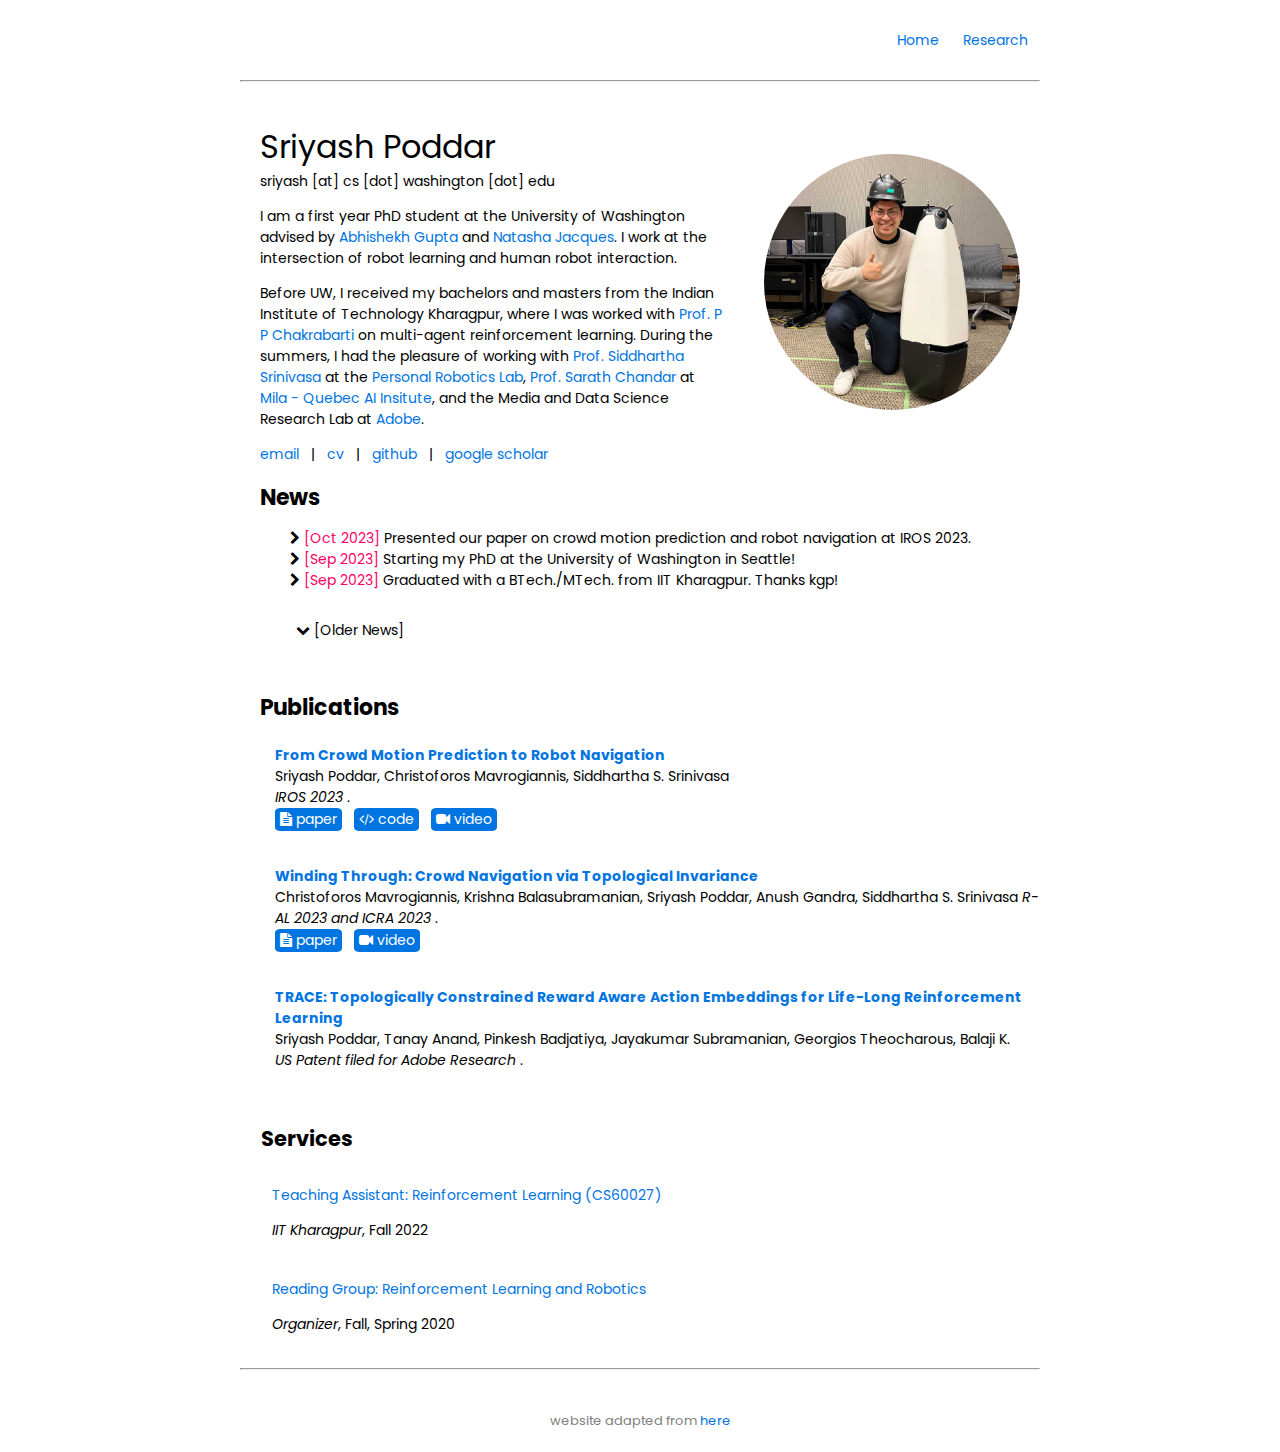
==== commit a187237c: "typo" ====
--- a/index.html
+++ b/index.html
@@ -49,7 +49,7 @@
 
 
               <p>
-                I am a first year PhD student at the Uiversity of Washington advised by  <a href="https://homes.cs.washington.edu/~abhgupta/">Abhishekh Gupta</a> and <a href="https://natashajaques.ai/">Natasha Jacques</a>.
+                I am a first year PhD student at the University of Washington advised by  <a href="https://homes.cs.washington.edu/~abhgupta/">Abhishekh Gupta</a> and <a href="https://natashajaques.ai/">Natasha Jacques</a>.
                 I work at the intersection of robot learning and human robot interaction.
               </p>
               
@@ -132,7 +132,7 @@
                       if (x.style.display === "none") {
                         x.style.display = "block";
                       } else {
-                        x.style.display = "show";
+                        x.style.display = "none";
                       }
                     }
                     </script>
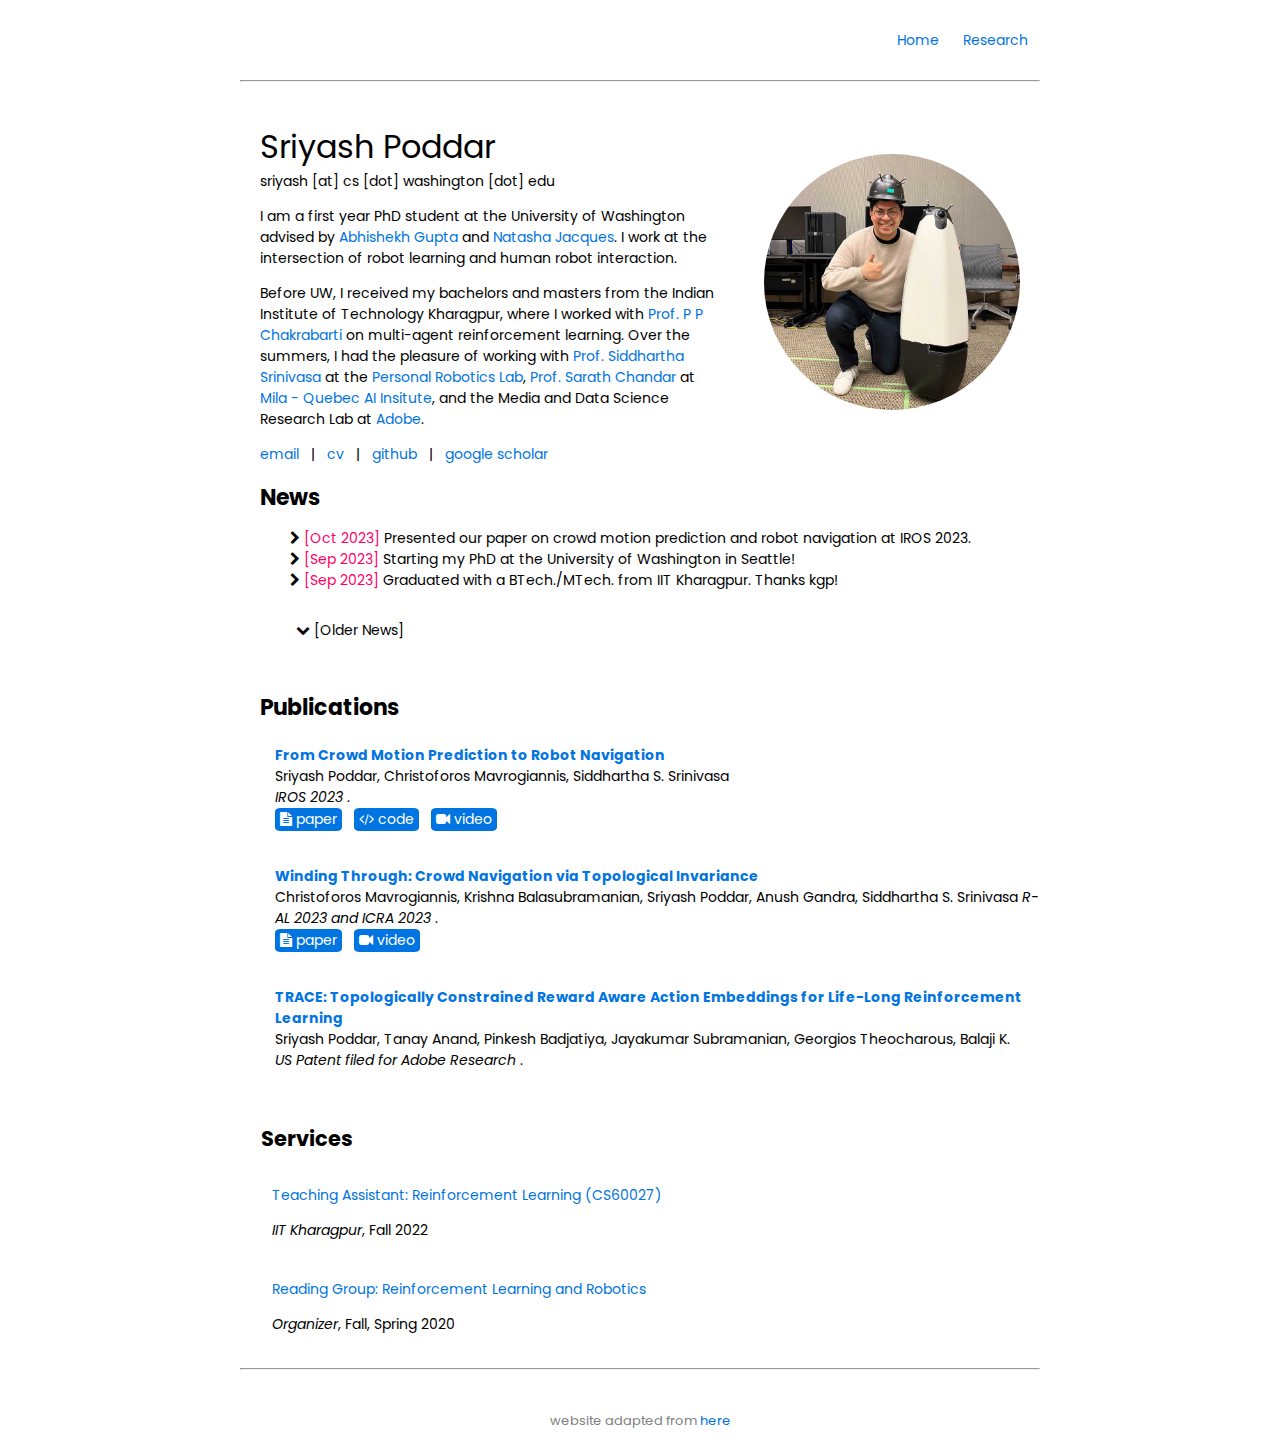
==== commit d883b4db: "typo fixed" ====
--- a/index.html
+++ b/index.html
@@ -55,8 +55,8 @@
               
         
               <p>
-                Before UW, I received my bachelors and masters from the Indian Institute of Technology Kharagpur, where I was worked with <a href="">Prof. P P Chakrabarti</a> on multi-agent reinforcement learning.
-                During the summers, I had the pleasure of working with <a href="google.com">Prof. Siddhartha Srinivasa</a> at the <a href="https://personalrobotics.cs.washington.edu/">Personal Robotics Lab</a>, 
+                Before UW, I received my bachelors and masters from the Indian Institute of Technology Kharagpur, where I worked with <a href="">Prof. P P Chakrabarti</a> on multi-agent reinforcement learning.
+                Over the summers, I had the pleasure of working with <a href="google.com">Prof. Siddhartha Srinivasa</a> at the <a href="https://personalrobotics.cs.washington.edu/">Personal Robotics Lab</a>, 
                 <a href="http://sarathchandar.in/"> Prof. Sarath Chandar</a> at <a href="https://mila.quebec/en/">Mila - Quebec AI Insitute</a>, and the Media and Data Science Research Lab at <a href="https://research.adobe.com/">Adobe</a>.
                 
               </p>
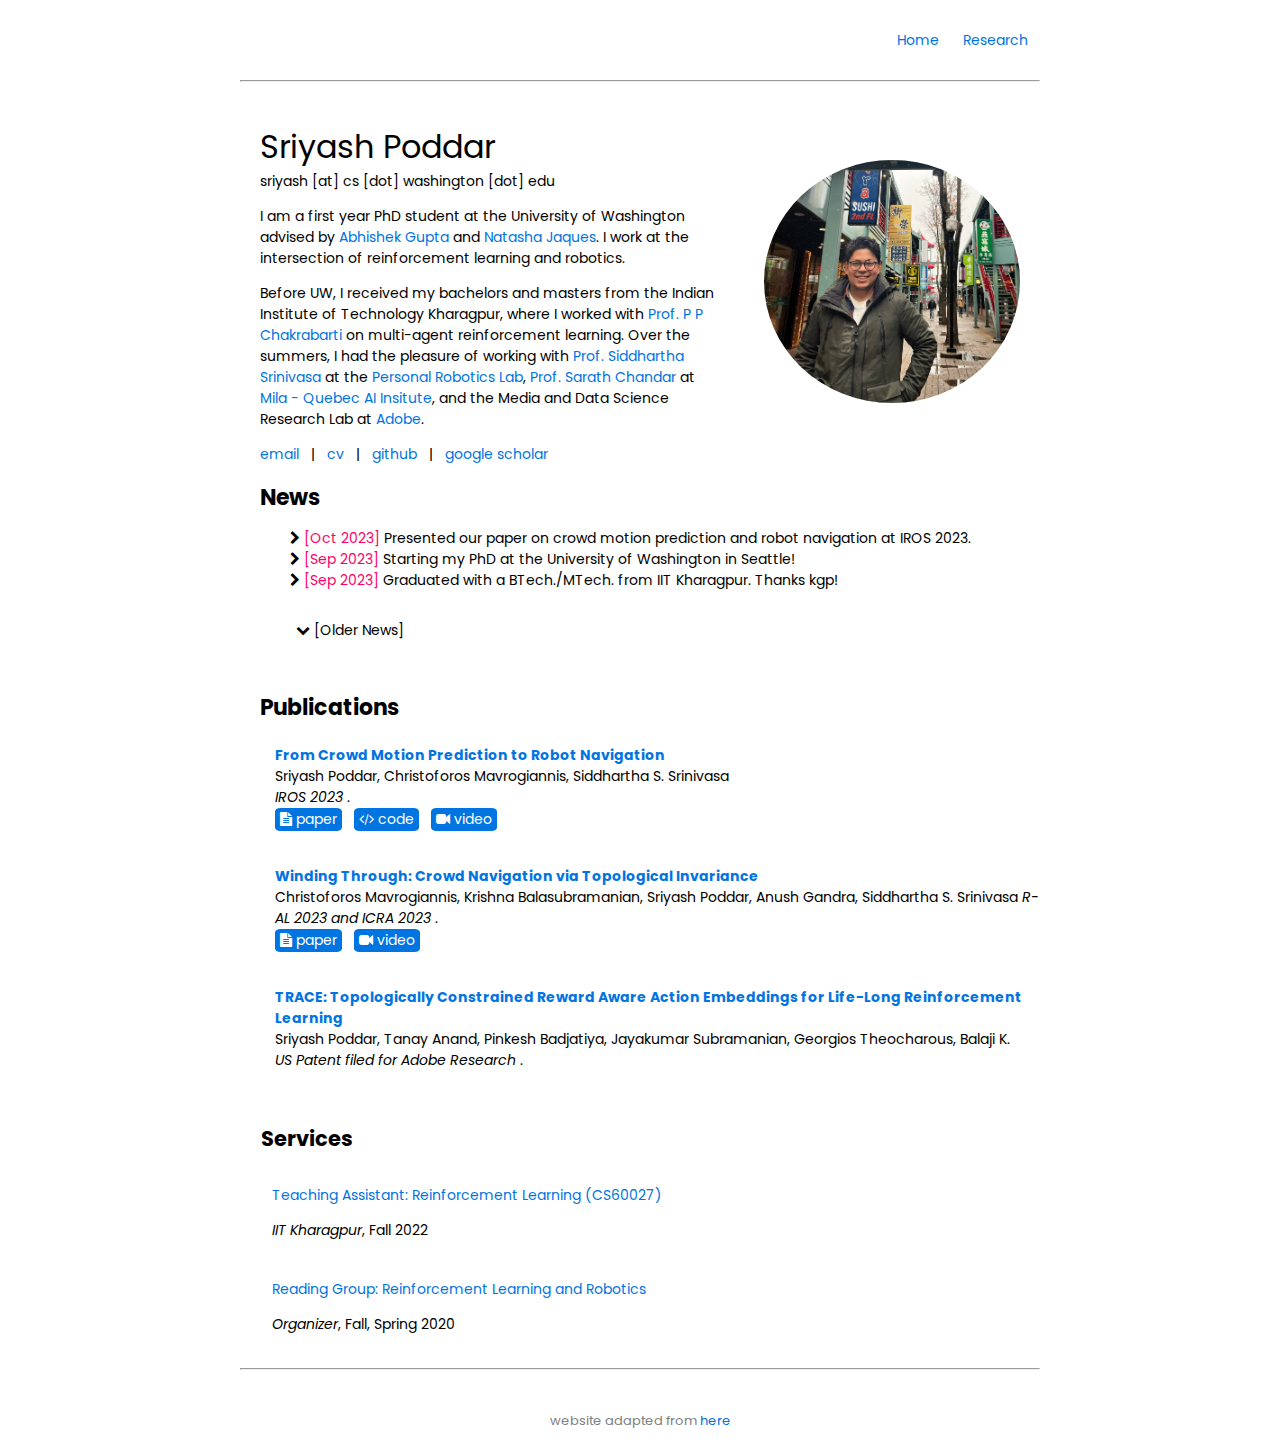
==== commit a9acb103: "pic and typo update" ====
--- a/index.html
+++ b/index.html
@@ -49,8 +49,8 @@
 
 
               <p>
-                I am a first year PhD student at the University of Washington advised by  <a href="https://homes.cs.washington.edu/~abhgupta/">Abhishekh Gupta</a> and <a href="https://natashajaques.ai/">Natasha Jacques</a>.
-                I work at the intersection of robot learning and human robot interaction.
+                I am a first year PhD student at the University of Washington advised by  <a href="https://homes.cs.washington.edu/~abhgupta/">Abhishek Gupta</a> and <a href="https://natashajaques.ai/">Natasha Jaques</a>.
+                I work at the intersection of reinforcement learning and robotics.
               </p>
               
         
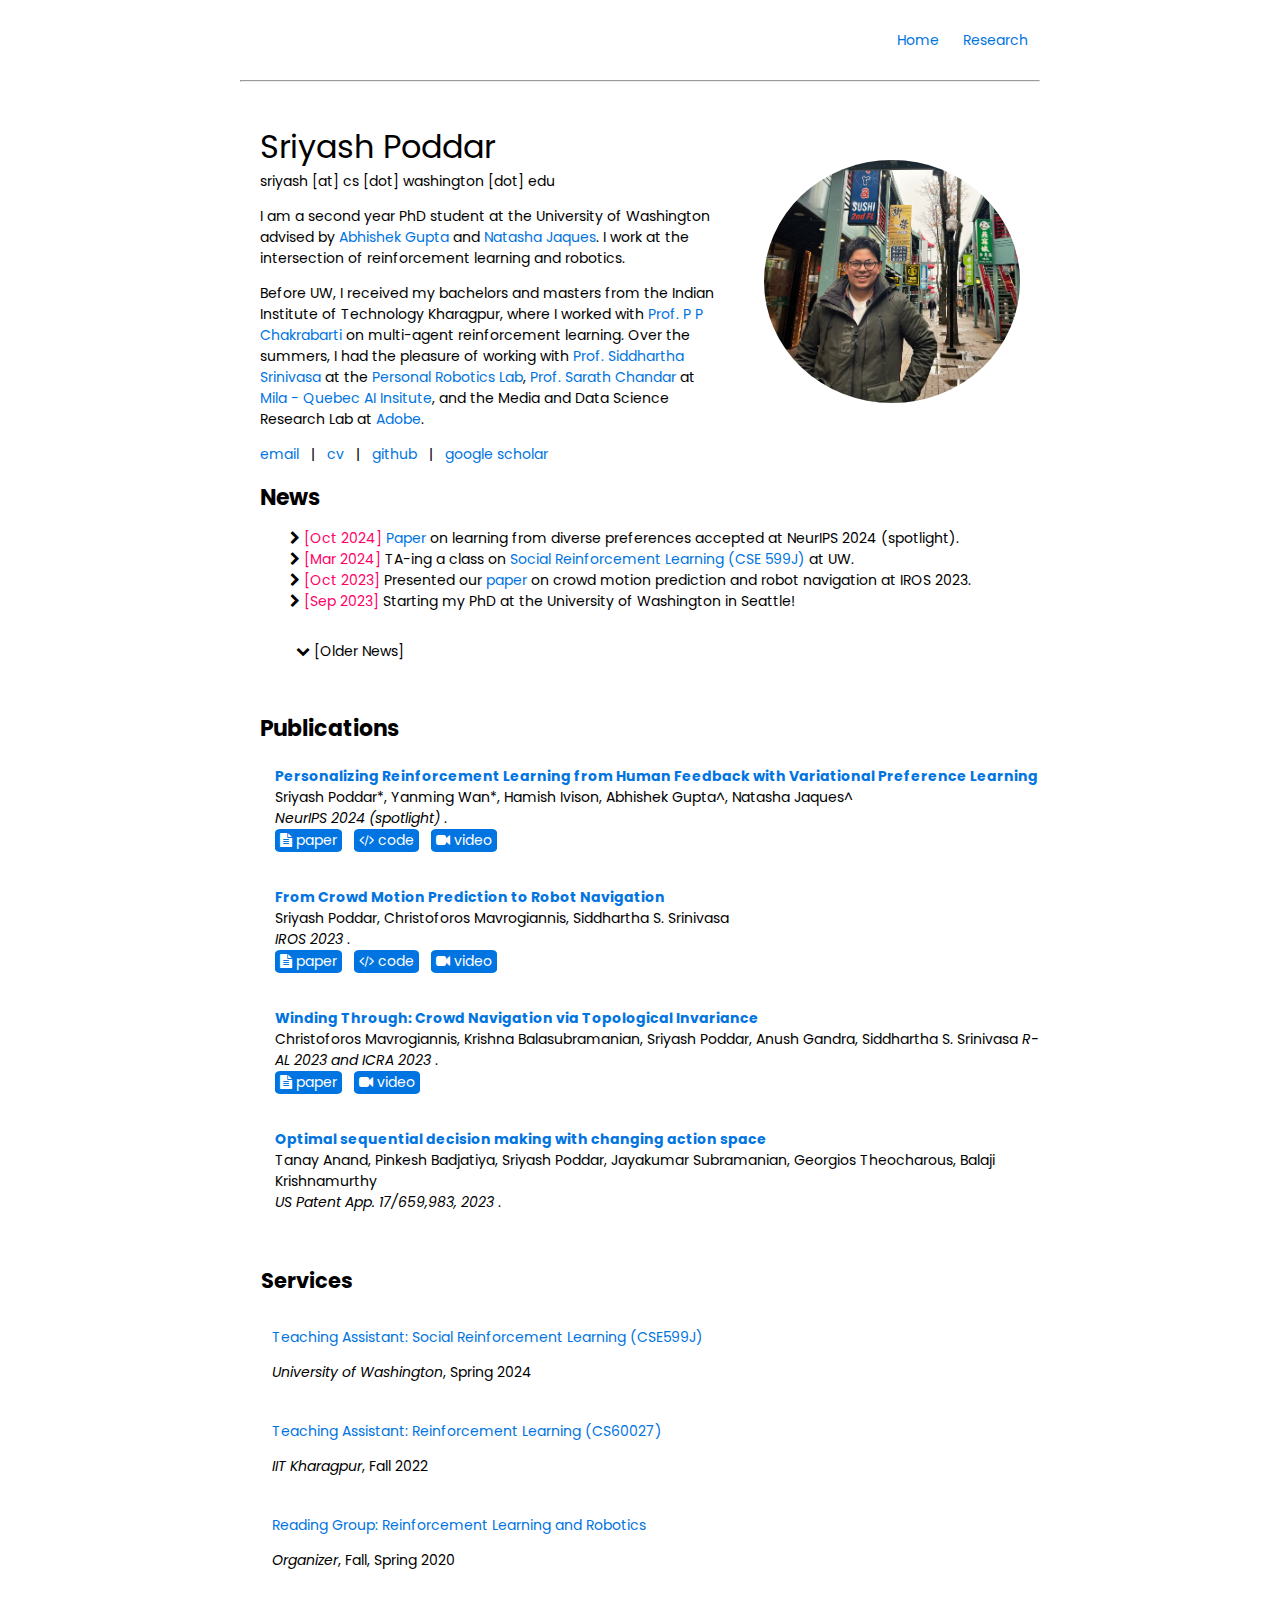
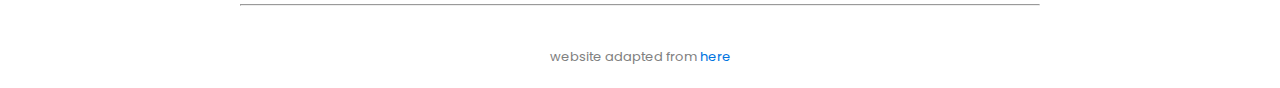
==== commit dd69e42a: "updated nov 2024" ====
--- a/index.html
+++ b/index.html
@@ -49,7 +49,7 @@
 
 
               <p>
-                I am a first year PhD student at the University of Washington advised by  <a href="https://homes.cs.washington.edu/~abhgupta/">Abhishek Gupta</a> and <a href="https://natashajaques.ai/">Natasha Jaques</a>.
+                I am a second year PhD student at the University of Washington advised by  <a href="https://homes.cs.washington.edu/~abhgupta/">Abhishek Gupta</a> and <a href="https://natashajaques.ai/">Natasha Jaques</a>.
                 I work at the intersection of reinforcement learning and robotics.
               </p>
               
@@ -77,15 +77,14 @@
       </table>
 <!------------------------------------- Introduction --------------------------------------->
 
-<!-- 
-<table style="width:100%;border:0px;border-spacing:0px;border-collapse:separate;margin-right:auto;margin-left:auto;" id="research">
+
+<!-- <table style="width:100%;border:0px;border-spacing:0px;border-collapse:separate;margin-right:auto;margin-left:auto;" id="research">
   <tbody>
     <tr>
       <td style="padding-left:2.5%;padding-bottom:20px;width:100%;vertical-align:middle">
       <heading><b>Research</b></heading>
       <p>
-        I am interested in <b>human-robot interaction</b> and <b>robot learning</b> for systems that can be deployed in the real-world ensuring human safety and comfort. To this end, I explore reinforcement learning, model predicbuild and demonstrate such systems, I work on reinforcemenam interested in reinforcement learn work on real-world experiments with human subjects, collect user feedback and incorporate it to improve real-world deployment.
-        Further, to complement this, I also work on algorithmic and theoretical improvements to learning algorithms, specifically in multi-agent and lifelong learning systems.
+        My research focuses on the intersection of reinforcement learning and robotics. Broadly, my goal is to build algorithms and systems that enable foundational models to generalize to domain shifts and improve upon deployment. To this aspect, I work on building robots and LLM agents that can leverage different forms of human feedback (preferences, constraints, or demos) to rapidly adapt and fine-tune behavior at test time. Additionally, I am working on building agents that learn to improve at test-time, where the insight is to use in-context learning and RL to train foundational models to improve their actions (or responses) based on real-world interactions and feedback (akin to iterative learning control). The goal is to implement this for sim2real transfer of robot policies, to enable true generalisation across the sim-real gap.
       </p>
     </td>
   </tr>
@@ -102,9 +101,10 @@
               <heading><b>News</b></heading>
               <p>
                 <ul class="fa-ul" id="news">
-                  <li><i class="fa fa-chevron-right"></i> <p style="display:inline;color:#ff0066;">[Oct 2023]</p> Presented our paper on crowd motion prediction and robot navigation at IROS 2023.</li>
+                  <li><i class="fa fa-chevron-right"></i> <p style="display:inline;color:#ff0066;">[Oct 2024]</p> <a href="https://weirdlabuw.github.io/vpl">Paper</a> on learning from diverse preferences  accepted at NeurIPS 2024 (spotlight).</li>
+                  <li><i class="fa fa-chevron-right"></i> <p style="display:inline;color:#ff0066;">[Mar 2024]</p> TA-ing a class on <a href="https://courses.cs.washington.edu/courses/cse599j/24sp/">Social Reinforcement Learning (CSE 599J) </a> at UW.</li>
+                  <li><i class="fa fa-chevron-right"></i> <p style="display:inline;color:#ff0066;">[Oct 2023]</p> Presented our <a href="https://arxiv.org/abs/2303.01424">paper</a> on crowd motion prediction and robot navigation at IROS 2023.</li>
                   <li><i class="fa fa-chevron-right"></i> <p style="display:inline;color:#ff0066;">[Sep 2023]</p> Starting my PhD at the University of Washington in Seattle!</li>
-                  <li><i class="fa fa-chevron-right"></i> <p style="display:inline;color:#ff0066;">[Sep 2023]</p> Graduated with a BTech./MTech. from IIT Kharagpur. Thanks kgp! </li>
                 </ul>
 
                 <!-- OLDER NEWS -->
@@ -114,7 +114,9 @@
                   </p>
 
                   <div id="old_news_button" style="display:none;">
-                    <li><i class="fa fa-chevron-right"></i> <p style="display:inline;color:#ff0066;">[Nov 2022]</p> <a href="https://arxiv.org/abs/2109.05084">Paper</a> on crowd navigation via topological invariance accepted in R-AL 2022. </li>
+                    
+                  <li><i class="fa fa-chevron-right"></i> <p style="display:inline;color:#ff0066;">[Sep 2023]</p> Graduated with a BTech./MTech. from IIT Kharagpur. Thanks kgp! </li>
+                  <li><i class="fa fa-chevron-right"></i> <p style="display:inline;color:#ff0066;">[Nov 2022]</p> <a href="https://arxiv.org/abs/2109.05084">Paper</a> on crowd navigation via topological invariance accepted in R-AL 2022. </li>
                   <li><i class="fa fa-chevron-right"></i> <p style="display:inline;color:#ff0066;">[Aug 2022]</p> New <a href="https://drive.google.com/file/d/1HjtfSxH1devJmNbwch-yZGzC_c5evFg9/view?usp=sharing"> preprint </a> on topology and reward aware embeddings in continual learning.  </li>
                   <li><i class="fa fa-chevron-right"></i> <p style="display:inline;color:#ff0066;">[Aug 2022]</p> Teaching Assistant for the Reinforcement Learning (CS60027) Couse in Autumn 22-23 Semester. </li>
                   <li><i class="fa fa-chevron-right"></i> <p style="display:inline;color:#ff0066;">[Aug 2022]</p> Attending the <a href="https://cmmrs.mpi-sws.org/">Cornell Maryland Max Planck Predoctoral Research Summer School 2022</a> in Saarbruecken, Germany! </li>
@@ -158,6 +160,27 @@
         </table>
       
       <table style="width:100%;border:0px;border-spacing:0px;border-collapse:separate;margin-right:auto;margin-left:auto;"><tbody>
+        
+        <td style="padding-left:35px;padding-bottom:20px;width:100%;vertical-align:left">
+          <a href="#">
+            <papertitle>Personalizing Reinforcement Learning from Human Feedback with Variational Preference Learning
+            </papertitle>
+          </a>
+          <br>
+          Sriyash Poddar*, Yanming Wan*, Hamish Ivison, Abhishek Gupta^, Natasha Jaques^
+          <br>
+          <!-- <br> -->
+          <em> NeurIPS 2024 (spotlight) </em> .
+          <br>
+          <!-- <br> -->
+          <a class="button" href="https://arxiv.org/abs/2408.10075v1"><i class="fa fa-file-text" aria-hidden="true"></i> paper</a>
+          &nbsp
+          <a class="button" href="https://github.com/WEIRDLabUW/vpl_llm"><i class="fa fa-code" aria-hidden="true"></i> code</a>
+          &nbsp
+          <a class="button" href="https://youtu.be/VbDrPV7iux4"><i class="fa fa-video-camera" aria-hidden="true"></i> video</a> 
+          <p></p>
+        </td>
+      </tr>
 
         <td style="padding-left:35px;padding-bottom:20px;width:100%;vertical-align:left">
           <a href="#">
@@ -202,13 +225,14 @@
 
       <table style="width:100%;border:0px;border-spacing:0px;border-collapse:separate;margin-right:auto;margin-left:auto;"><tbody> 
         <td style="padding-left:35px;padding-bottom:20px;width:100%;vertical-align:left">
-            <a href="https://drive.google.com/file/d/1HjtfSxH1devJmNbwch-yZGzC_c5evFg9/view?usp=sharing">
-              <papertitle>TRACE: Topologically Constrained Reward Aware Action Embeddings for Life-Long Reinforcement Learning</papertitle>
+            <a href="https://patents.google.com/patent/US20230342425A1/en">
+              <papertitle>Optimal sequential decision making with changing action space
+              </papertitle>
             </a>
             <br>
-            Sriyash Poddar, Tanay Anand, Pinkesh Badjatiya, Jayakumar Subramanian, Georgios Theocharous, Balaji K.
+            Tanay Anand, Pinkesh Badjatiya, Sriyash Poddar, Jayakumar Subramanian, Georgios Theocharous, Balaji Krishnamurthy
             <br>
-            <em> US Patent filed for Adobe Research </em>.
+            <em> US Patent App. 17/659,983, 2023 </em>.
             <br>
             <!-- <br> -->
             <!-- <i class="fa fa-file-text" aria-hidden="true"></i><a href="https://arxiv.org/abs/2109.14700">paper</a> -->
@@ -333,6 +357,16 @@
         </tr>
       </tbody>
       </table>
+
+      <table width="100%" align="center" border="0" cellpadding="10" style="padding-left: 20px;padding-bottom: 0px;"><tbody>
+        <tr>
+          <!-- <td style="padding-left:20px;width:15%;vertical-align:middle"><img src="images/rss2021.png" style="border-radius:15%;"></td> -->
+          <td width="75%" valign="center">
+            <a href="https://courses.cs.washington.edu/courses/cse599j/24sp/">Teaching Assistant: Social Reinforcement Learning (CSE599J)</a>
+            <p></p><em>University of Washington</em>, Spring 2024
+            <p></p>
+          </td>
+        </tr>
     
       <table width="100%" align="center" border="0" cellpadding="10" style="padding-left: 20px;padding-bottom: 0px;"><tbody>
         <tr>
